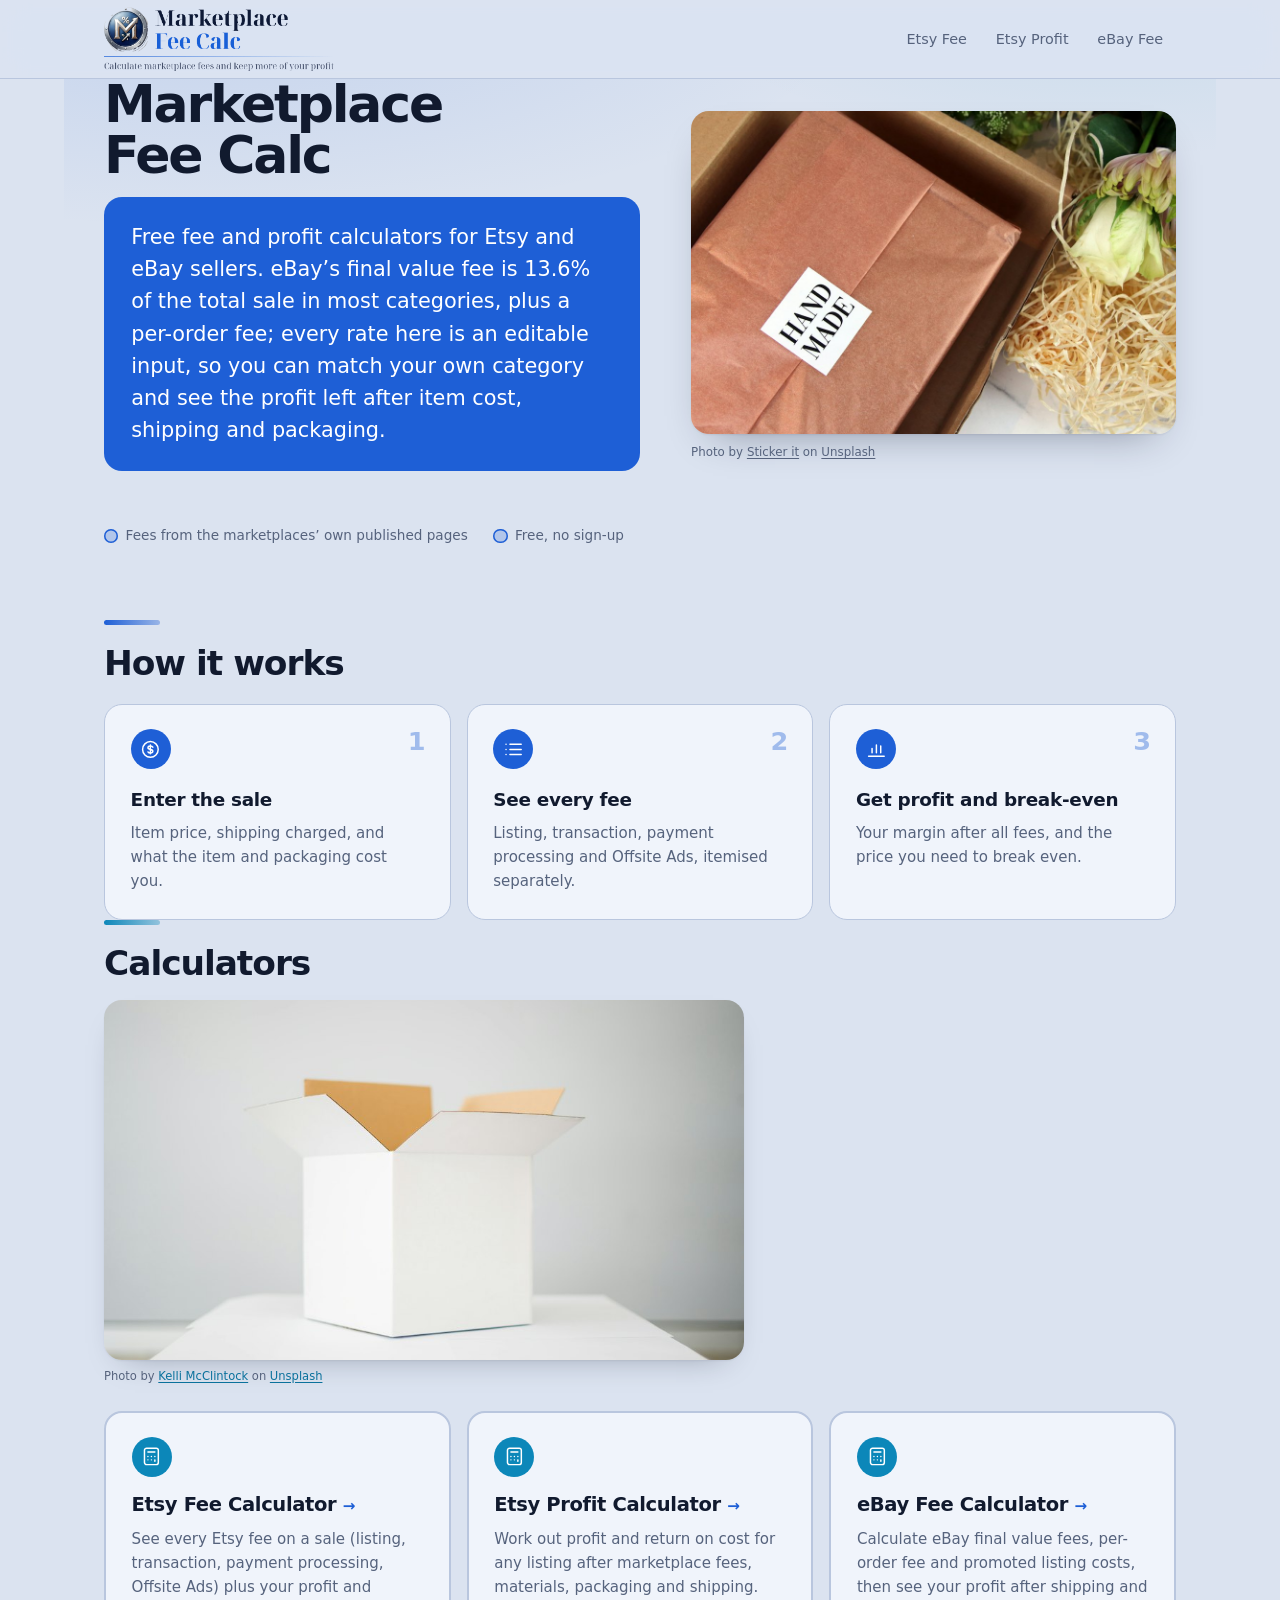
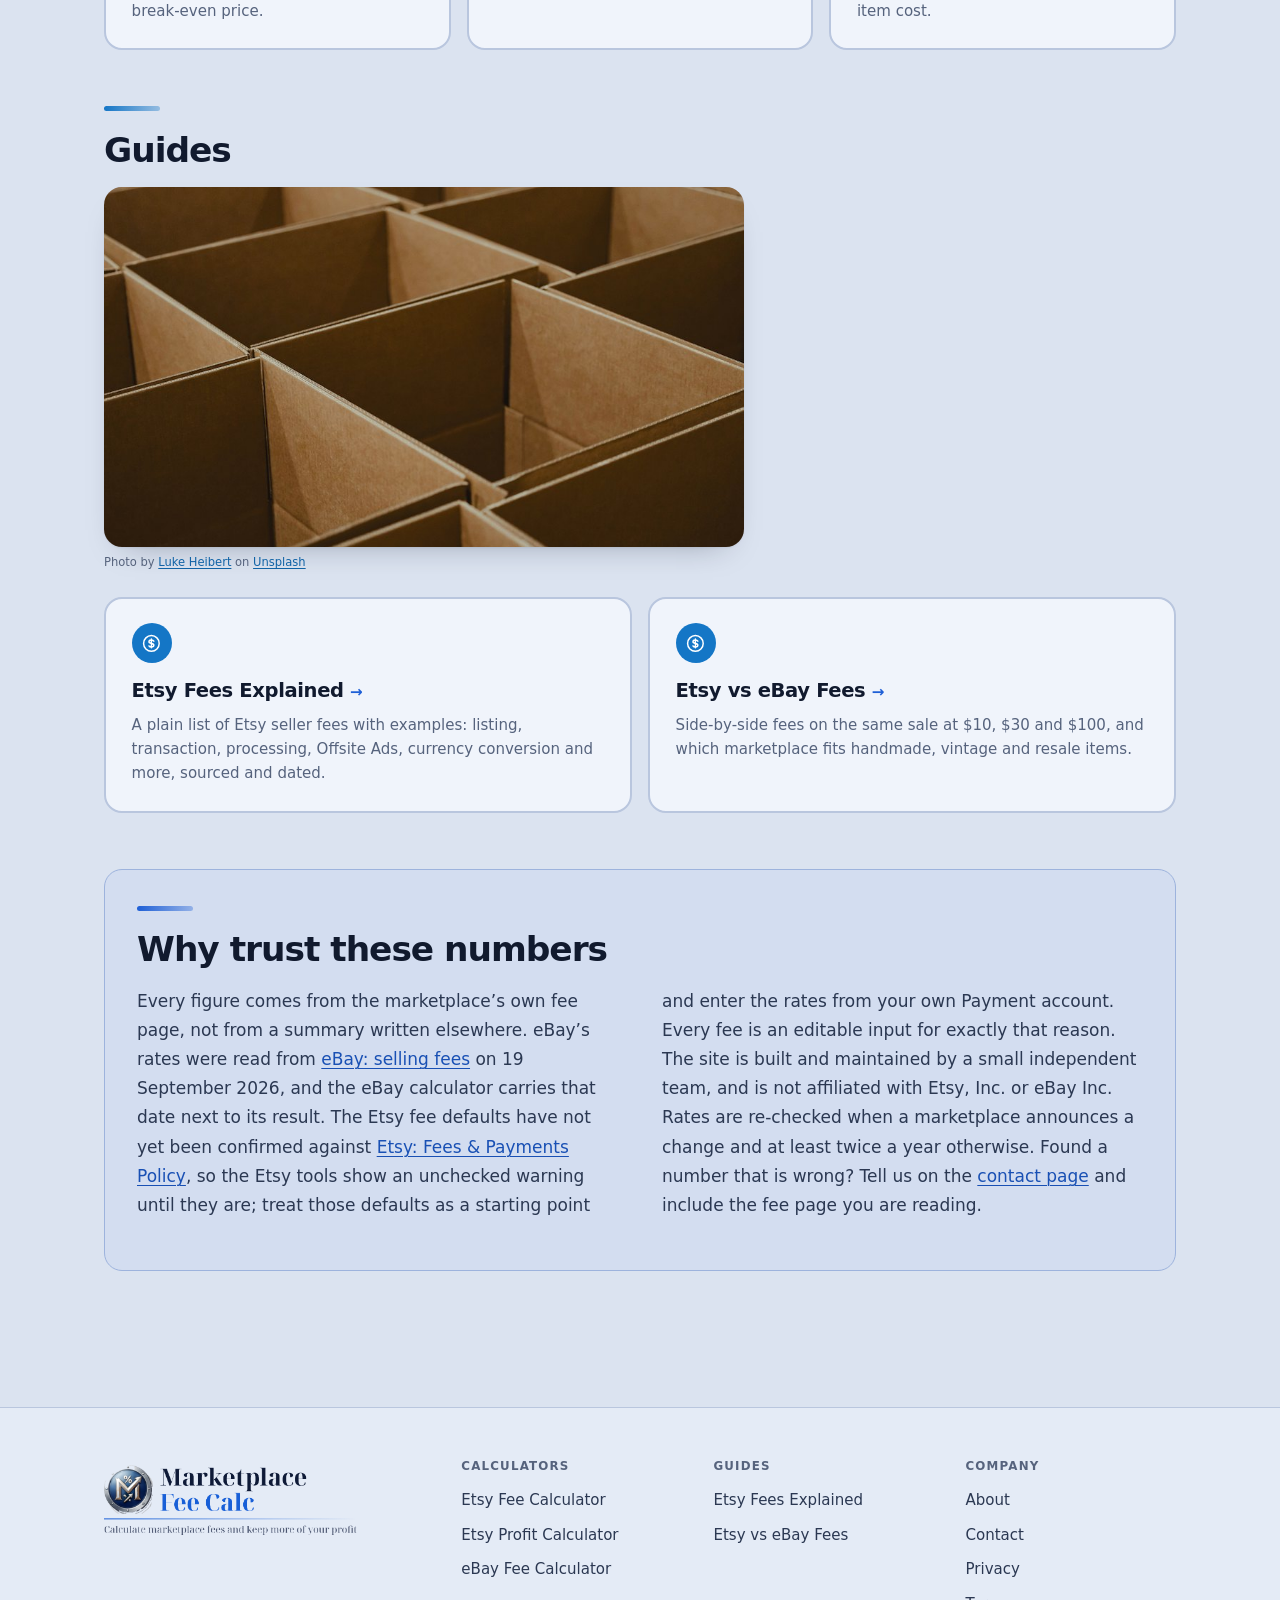
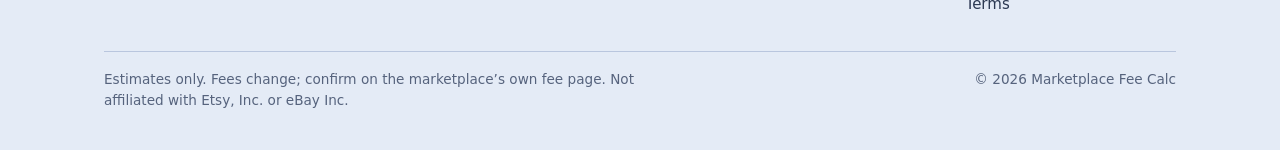
==== index.html @ 382ef993 "Site import: 08-etsy-reseller-profit Static calculator site, 11 pages. Copy written and calculators " ====
<!doctype html>
<html lang="en-US" class="layout-bold">
<head>
<meta charset="utf-8">
<meta name="viewport" content="width=device-width, initial-scale=1">
<title>Marketplace Fee Calc: Etsy and eBay fee and profit calculato</title>
<meta name="description" content="Etsy and eBay fee and profit calculators for handmade sellers and resellers.">
<link rel="canonical" href="https://marketplacefeecalc.com/">
<meta property="og:title" content="Marketplace Fee Calc: Etsy and eBay fee and profit calculato">
<meta property="og:description" content="Etsy and eBay fee and profit calculators for handmade sellers and resellers.">
<meta property="og:url" content="https://marketplacefeecalc.com/">
<meta property="og:type" content="website">
<link rel="stylesheet" href="/assets/site.css">
<link rel="stylesheet" href="/assets/layouts.css">
<style>:root{--brand:#1e5fd6;--accent:#0891b2;--bg:#dbe3f0;--surface:#f0f4fb;--soft:#e4ebf6;--sunken:#ccd7ea;--ink:#111a2e;--ink-2:#2b3852;--muted:#56637d;--line:#b9c6de;--line-strong:#9aaccb;--brand-ink:color-mix(in srgb,var(--brand) 82%,#000 18%);--brand-soft:color-mix(in srgb,var(--brand) 9%,var(--bg));--brand-line:color-mix(in srgb,var(--brand) 28%,var(--line));--warn:#8a4b00;--warn-bg:color-mix(in srgb,#f59e0b 16%,var(--surface));--ok:#0f7b46}:root[data-theme="light"]{--brand:#1e5fd6;--accent:#0891b2;--bg:#dbe3f0;--surface:#f0f4fb;--soft:#e4ebf6;--sunken:#ccd7ea;--ink:#111a2e;--ink-2:#2b3852;--muted:#56637d;--line:#b9c6de;--line-strong:#9aaccb;--brand-ink:color-mix(in srgb,var(--brand) 82%,#000 18%);--brand-soft:color-mix(in srgb,var(--brand) 9%,var(--bg));--brand-line:color-mix(in srgb,var(--brand) 28%,var(--line));--warn:#8a4b00;--warn-bg:color-mix(in srgb,#f59e0b 16%,var(--surface));--ok:#0f7b46}:root[data-theme="dark"]{--brand:#1e5fd6;--accent:#0891b2;--bg:#dbe3f0;--surface:#f0f4fb;--soft:#e4ebf6;--sunken:#ccd7ea;--ink:#111a2e;--ink-2:#2b3852;--muted:#56637d;--line:#b9c6de;--line-strong:#9aaccb;--brand-ink:color-mix(in srgb,var(--brand) 82%,#000 18%);--brand-soft:color-mix(in srgb,var(--brand) 9%,var(--bg));--brand-line:color-mix(in srgb,var(--brand) 28%,var(--line));--warn:#8a4b00;--warn-bg:color-mix(in srgb,#f59e0b 16%,var(--surface));--ok:#0f7b46}</style>
<script type="application/ld+json">{"@context":"https://schema.org","@type":"WebSite","name":"Marketplace Fee Calc","url":"https://marketplacefeecalc.com/"}</script>
<script type="application/ld+json">{"@context":"https://schema.org","@type":"Organization","name":"Marketplace Fee Calc","url":"https://marketplacefeecalc.com/"}</script>
<script>(function(){try{var t=localStorage.getItem("theme");if(t==="dark"||t==="light")document.documentElement.dataset.theme=t}catch(e){}})()</script>
<link rel="icon" href="/assets/brand/favicon.svg" type="image/svg+xml">
<link rel="icon" href="/assets/brand/icon-32.png" sizes="32x32" type="image/png">
<link rel="apple-touch-icon" href="/assets/brand/icon-180.png">
<link rel="manifest" href="/assets/brand/site.webmanifest">
<meta name="theme-color" content="#1e5fd6">
<meta property="og:image" content="https://marketplacefeecalc.com/assets/brand/og.png">
<meta property="og:image:width" content="1200">
<meta property="og:image:height" content="630">
<meta name="twitter:card" content="summary_large_image">
<meta name="twitter:image" content="https://marketplacefeecalc.com/assets/brand/og.png">
</head>
<body>
<header class="site"><div class="wrap"><a class="logo" href="/" aria-label="Marketplace Fee Calc home"><span class="logo-mark"><img class="lk" src="/assets/brand/lockup.svg" alt="" width="821" height="228" loading="eager"></span></a><nav class="site"><a href="/etsy-fee-calculator/">Etsy Fee</a><a href="/etsy-profit-calculator/">Etsy Profit</a><a href="/ebay-fee-calculator/">eBay Fee</a></nav></div></header>
<main data-blocks="steps,trust"><div class="wrap">
<div class="hero">
<div>
<h1>Marketplace Fee Calc</h1>
<p class="answer">Free fee and profit calculators for Etsy and eBay sellers. eBay’s final value fee is 13.6% of the total sale in most categories, plus a per-order fee; every rate here is an editable input, so you can match your own category and see the profit left after item cost, shipping and packaging.</p>
</div>
<figure class="hero-art hero-photo"><img src="/assets/img/hero.jpg" alt="A box of noodles" width="1200" height="800" loading="eager" decoding="async"><figcaption>Photo by <a href="https://unsplash.com/@stickerit_co?utm_source=marketplace_calc&utm_medium=referral" rel="nofollow noopener">Sticker it</a> on <a href="https://unsplash.com/?utm_source=marketplace_calc&utm_medium=referral" rel="nofollow noopener">Unsplash</a></figcaption></figure>
</div>
<ul class="trustbar"><li>Fees from the marketplaces’ own published pages</li><li>Free, no sign-up</li></ul>





<section class="sec">
<h2>How it works</h2>
<ol class="steps"><li class="step"><span class="step__n">1</span><span class="card-icon"><svg aria-hidden="true" focusable="false" viewBox="0 0 24 24" fill="none" stroke="currentColor" stroke-width="1.7" stroke-linecap="round" stroke-linejoin="round"><circle cx="12" cy="12" r="9"/><path d="M12 7v10M14.8 9.5c-.5-.9-1.6-1.3-2.8-1.3-1.7 0-2.8.8-2.8 2s1 1.7 2.8 2 2.8.8 2.8 2-1.1 2-2.8 2c-1.2 0-2.3-.4-2.8-1.3"/></svg></span>
     <strong>Enter the sale</strong><span>Item price, shipping charged, and what the item and packaging cost you.</span></li><li class="step"><span class="step__n">2</span><span class="card-icon"><svg aria-hidden="true" focusable="false" viewBox="0 0 24 24" fill="none" stroke="currentColor" stroke-width="1.7" stroke-linecap="round" stroke-linejoin="round"><path d="M8 6h13M8 12h13M8 18h13M3.5 6h.01M3.5 12h.01M3.5 18h.01"/></svg></span>
     <strong>See every fee</strong><span>Listing, transaction, payment processing and Offsite Ads, itemised separately.</span></li><li class="step"><span class="step__n">3</span><span class="card-icon"><svg aria-hidden="true" focusable="false" viewBox="0 0 24 24" fill="none" stroke="currentColor" stroke-width="1.7" stroke-linecap="round" stroke-linejoin="round"><path d="M3 20h18M7 16v-5M12 16V7M17 16v-8"/></svg></span>
     <strong>Get profit and break-even</strong><span>Your margin after all fees, and the price you need to break even.</span></li></ol>
</section>
<section class="sec">
<h2>Calculators</h2><figure class="sec-photo"><img src="/assets/img/feature-1.jpg" alt="White box on white table" width="900" height="600" loading="lazy" decoding="async"><figcaption>Photo by <a href="https://unsplash.com/@kelli_mcclintock?utm_source=marketplace_calc&utm_medium=referral" rel="nofollow noopener">Kelli McClintock</a> on <a href="https://unsplash.com/?utm_source=marketplace_calc&utm_medium=referral" rel="nofollow noopener">Unsplash</a></figcaption></figure>
<ul>
<li><div class="card-icon"><svg aria-hidden="true" focusable="false" viewBox="0 0 24 24" fill="none" stroke="currentColor" stroke-width="1.7" stroke-linecap="round" stroke-linejoin="round"><rect x="4" y="2.5" width="16" height="19" rx="2.5"/><path d="M8 7h8M8 12h.01M12 12h.01M16 12h.01M8 16h.01M12 16h.01M16 16v1.5"/></svg></div><a href="/etsy-fee-calculator/"><strong>Etsy Fee Calculator</strong></a><br>See every Etsy fee on a sale (listing, transaction, payment processing, Offsite Ads) plus your profit and break-even price.</li>
<li><div class="card-icon"><svg aria-hidden="true" focusable="false" viewBox="0 0 24 24" fill="none" stroke="currentColor" stroke-width="1.7" stroke-linecap="round" stroke-linejoin="round"><rect x="4" y="2.5" width="16" height="19" rx="2.5"/><path d="M8 7h8M8 12h.01M12 12h.01M16 12h.01M8 16h.01M12 16h.01M16 16v1.5"/></svg></div><a href="/etsy-profit-calculator/"><strong>Etsy Profit Calculator</strong></a><br>Work out profit and return on cost for any listing after marketplace fees, materials, packaging and shipping.</li>
<li><div class="card-icon"><svg aria-hidden="true" focusable="false" viewBox="0 0 24 24" fill="none" stroke="currentColor" stroke-width="1.7" stroke-linecap="round" stroke-linejoin="round"><rect x="4" y="2.5" width="16" height="19" rx="2.5"/><path d="M8 7h8M8 12h.01M12 12h.01M16 12h.01M8 16h.01M12 16h.01M16 16v1.5"/></svg></div><a href="/ebay-fee-calculator/"><strong>eBay Fee Calculator</strong></a><br>Calculate eBay final value fees, per-order fee and promoted listing costs, then see your profit after shipping and item cost.</li>
</ul>
</section>
<section class="sec">
<h2>Guides</h2><figure class="sec-photo"><img src="/assets/img/feature-2.jpg" alt="A lot of brown boxes that are open" width="900" height="600" loading="lazy" decoding="async"><figcaption>Photo by <a href="https://unsplash.com/@lukeheibert?utm_source=marketplace_calc&utm_medium=referral" rel="nofollow noopener">Luke Heibert</a> on <a href="https://unsplash.com/?utm_source=marketplace_calc&utm_medium=referral" rel="nofollow noopener">Unsplash</a></figcaption></figure>
<ul>
<li><div class="card-icon"><svg aria-hidden="true" focusable="false" viewBox="0 0 24 24" fill="none" stroke="currentColor" stroke-width="1.7" stroke-linecap="round" stroke-linejoin="round"><circle cx="12" cy="12" r="9"/><path d="M12 7v10M14.8 9.5c-.5-.9-1.6-1.3-2.8-1.3-1.7 0-2.8.8-2.8 2s1 1.7 2.8 2 2.8.8 2.8 2-1.1 2-2.8 2c-1.2 0-2.3-.4-2.8-1.3"/></svg></div><a href="/etsy-fees/"><strong>Etsy Fees Explained</strong></a><br>A plain list of Etsy seller fees with examples: listing, transaction, processing, Offsite Ads, currency conversion and more, sourced and dated.</li>
<li><div class="card-icon"><svg aria-hidden="true" focusable="false" viewBox="0 0 24 24" fill="none" stroke="currentColor" stroke-width="1.7" stroke-linecap="round" stroke-linejoin="round"><circle cx="12" cy="12" r="9"/><path d="M12 7v10M14.8 9.5c-.5-.9-1.6-1.3-2.8-1.3-1.7 0-2.8.8-2.8 2s1 1.7 2.8 2 2.8.8 2.8 2-1.1 2-2.8 2c-1.2 0-2.3-.4-2.8-1.3"/></svg></div><a href="/etsy-vs-ebay-fees/"><strong>Etsy vs eBay Fees</strong></a><br>Side-by-side fees on the same sale at $10, $30 and $100, and which marketplace fits handmade, vintage and resale items.</li>
</ul>
</section>
<section class="sec is-wide">
<h2>Why trust these numbers</h2>
<p>Every figure comes from the marketplace’s own fee page, not from a summary written elsewhere. eBay’s rates were read from <a href="https://www.ebay.com/help/selling/fees-credits-invoices/selling-fees" rel="nofollow noopener">eBay: selling fees</a> on 19 September 2026, and the eBay calculator carries that date next to its result. The Etsy fee defaults have not yet been confirmed against <a href="https://www.etsy.com/legal/fees" rel="nofollow noopener">Etsy: Fees &amp; Payments Policy</a>, so the Etsy tools show an unchecked warning until they are; treat those defaults as a starting point and enter the rates from your own Payment account. Every fee is an editable input for exactly that reason. The site is built and maintained by a small independent team, and is not affiliated with Etsy, Inc. or eBay Inc. Rates are re-checked when a marketplace announces a change and at least twice a year otherwise. Found a number that is wrong? Tell us on the <a href="/contact/">contact page</a> and include the fee page you are reading.</p>
</section>
</div></main>
<footer class="site"><div class="wrap">
<div class="f-brand"><a class="footer-brand" href="/" aria-label="Marketplace Fee Calc home"><span class="logo-mark"><img class="lk" src="/assets/brand/lockup.svg" alt="" width="821" height="228" loading="eager"></span></a></div>
<nav class="f-col" aria-label="Calculators"><h3>Calculators</h3><ul><li><a href="/etsy-fee-calculator/">Etsy Fee Calculator</a></li><li><a href="/etsy-profit-calculator/">Etsy Profit Calculator</a></li><li><a href="/ebay-fee-calculator/">eBay Fee Calculator</a></li></ul></nav>
<nav class="f-col" aria-label="Guides"><h3>Guides</h3><ul><li><a href="/etsy-fees/">Etsy Fees Explained</a></li><li><a href="/etsy-vs-ebay-fees/">Etsy vs eBay Fees</a></li></ul></nav>
<nav class="f-col" aria-label="Company"><h3>Company</h3><ul><li><a href="/about/">About</a></li><li><a href="/contact/">Contact</a></li><li><a href="/privacy/">Privacy</a></li><li><a href="/terms/">Terms</a></li></ul></nav>
<div class="f-legal"><p>Estimates only. Fees change; confirm on the marketplace’s own fee page. Not affiliated with Etsy, Inc. or eBay Inc.</p><p>© <span id="y"></span> Marketplace Fee Calc</p></div>
</div></footer>
<script>document.getElementById('y').textContent=new Date().getFullYear()</script>

</body>
</html>
---- assets/site.css ----
/* site.css — shared design system for all 13 sites.
 *
 * Per-site colour is one line in each site's <head>:   :root{--brand:#1e40af;--accent:#0891b2}
 * Everything else is derived from those two with color-mix(). Named palettes: themes.css.
 * No web fonts — zero external requests.
 *
 * Layout note: pages are authored as plain documents (h1, p, ul of links). Rather than rewrite
 * markup across every site, structural styling is applied with :has() — link lists become card
 * grids, the opening h1+lede becomes a hero. Markup stays semantic and portable.
 */

/* ---------------------------------------------------------------------------
   THEME TOKENS
   Dark is the default: :root carries the dark surface values, so a visitor with
   no stored preference and no dark OS setting still gets the dark site.
   Light is opt-in via the header toggle, which sets data-theme="light".
   --------------------------------------------------------------------------- */
:root {
  /* brand — overridden per site in <head> */
  --brand: #1f6feb;
  --accent: var(--brand);

  /* shared, theme-independent */
  --radius: 16px;
  --radius-sm: 10px;
  --ring: 0 0 0 3px color-mix(in srgb, var(--brand) 30%, transparent);
  --on-brand: #fff;
  --ok: #4ade80;
  --font-display: ui-serif, "Iowan Old Style", Charter, "Palatino Linotype", Palatino, "Book Antiqua", Georgia, serif;
  --font: ui-sans-serif, system-ui, -apple-system, "Segoe UI", Roboto, "Helvetica Neue", Arial, sans-serif;
  --maxw: 72rem;
  --measure: 40rem;

  /* dark surfaces (default) */
  --bg: #0b0e13;
  --surface: #141821;
  --soft: #161b24;
  --sunken: #1c222c;
  --ink: #f2f5f9;
  --ink-2: #c6cedb;
  --muted: #8f99ab;
  --line: #232a36;
  --line-strong: #333c4b;
  --warn: #fbbf24;
  --warn-bg: #2a2010;
  --brand-ink: color-mix(in srgb, var(--brand) 68%, #fff 32%);
  --brand-soft: color-mix(in srgb, var(--brand) 13%, var(--bg));
  --brand-line: color-mix(in srgb, var(--brand) 32%, var(--line));
  --shadow-sm: 0 1px 2px rgba(0, 0, 0, .5);
  --shadow: 0 1px 2px rgba(0, 0, 0, .4), 0 10px 28px -12px rgba(0, 0, 0, .7);
  --shadow-lg: 0 2px 4px rgba(0, 0, 0, .4), 0 28px 56px -20px rgba(0, 0, 0, .8);
}

:root[data-theme="light"] {
  --bg: #fdfdfc;
  --surface: #ffffff;
  --soft: #f5f7fa;
  --sunken: #eceff4;
  --ink: #0f1319;
  --ink-2: #333c4a;
  --muted: #626c7d;
  --line: #e5e9ef;
  --line-strong: #cdd5e0;
  --ok: #0f7b46;
  --warn: #8a4b00;
  --warn-bg: #fff5e8;
  --brand-ink: color-mix(in srgb, var(--brand) 84%, #000 16%);
  --brand-soft: color-mix(in srgb, var(--brand) 7%, var(--bg));
  --brand-line: color-mix(in srgb, var(--brand) 24%, var(--line));
  --shadow-sm: 0 1px 2px rgba(15, 23, 42, .06);
  --shadow: 0 1px 2px rgba(15, 23, 42, .05), 0 10px 28px -12px rgba(15, 23, 42, .16);
  --shadow-lg: 0 2px 4px rgba(15, 23, 42, .04), 0 28px 56px -20px rgba(15, 23, 42, .26);
}

/* ============================ base ============================ */
* { box-sizing: border-box; }
html { -webkit-text-size-adjust: 100%; scroll-behavior: smooth; }
@media (prefers-reduced-motion: reduce) {
  html { scroll-behavior: auto; }
  *, *::before, *::after { animation-duration: .01ms !important; transition-duration: .01ms !important; }
}
body {
  margin: 0;
  font: 400 1.0625rem/1.72 var(--font);
  color: var(--ink-2);
  background: var(--bg);
  -webkit-font-smoothing: antialiased;
}
img, svg { max-width: 100%; height: auto; }
a { color: var(--brand-ink); text-underline-offset: .18em; text-decoration-thickness: .06em; }
a:hover { color: var(--brand); }
:focus-visible { outline: none; box-shadow: var(--ring); border-radius: 5px; }
::selection { background: color-mix(in srgb, var(--brand) 20%, transparent); }

.wrap { max-width: var(--maxw); margin: 0 auto; padding: 0 clamp(1.15rem, 4vw, 2.5rem); }
main { padding: 0 0 3rem; }
/* Body copy keeps a readable measure; structural blocks span the full column.
   Pages are sectionised, so the measure has to apply one level deeper too: elements that used to
   be direct children of .wrap now sit inside <section class="sec">. Without the .sec selectors the
   grids and tables inherit the section's measure cap and render two columns in a 1152px wrap. */
main .wrap > *,
main .sec > * { max-width: var(--measure); }

main .wrap > section,
main .wrap > #calculator,      main .sec > #calculator,
main .wrap > .faq,             main .sec > .faq,
main .wrap > .disclaimer,      main .sec > .disclaimer,
main .wrap > ul:has(> li > a > strong),
main .sec  > ul:has(> li > a > strong),
main .sec > .steps,
main .sec > .stats,
.hero { max-width: none; }

/* ============================ type ============================ */
h1, h2, h3 { color: var(--ink); text-wrap: balance; }
h1 {
  font-family: var(--font-display);
  font-size: clamp(2.1rem, 1.5rem + 2.6vw, 3.25rem);
  font-weight: 600; line-height: 1.06; letter-spacing: -.028em;
  margin: 0 0 1rem;
}
h2 {
  font-family: var(--font-display);
  font-size: clamp(1.6rem, 1.3rem + 1.1vw, 2.15rem);
  font-weight: 600; line-height: 1.2; letter-spacing: -.02em;
  margin: 2.5rem 0 1rem; position: relative;
}
/* accent rule above each section heading */
main h2::before {
  content: ""; display: block; width: 2.25rem; height: 2px; margin-bottom: 1.15rem;
  background: linear-gradient(90deg, var(--brand), color-mix(in srgb, var(--accent) 60%, var(--brand)));
  border-radius: 2px;
}
h3 { font-size: 1.2rem; font-weight: 660; letter-spacing: -.012em; margin: 2.25rem 0 .6rem; font-family: var(--font); }
p { margin: 0 0 1.15rem; }
strong { font-weight: 640; color: var(--ink); }
main ul, main ol { padding-left: 1.25rem; margin: 0 0 1.15rem; }
main li { margin-bottom: .45rem; }
main li::marker { color: color-mix(in srgb, var(--brand) 70%, var(--muted)); }

/* ---- hero: the opening h1 + lede on every page ---- */
main > .wrap > h1:first-child,
main > .wrap > .breadcrumb + h1 { margin-top: 0; }
main > .wrap { position: relative; }
main > .wrap::before {
  content: ""; position: absolute; inset: -1px 0 auto; height: 27rem; z-index: -1;
  background:
    radial-gradient(60rem 22rem at 12% -6rem, color-mix(in srgb, var(--brand) 13%, transparent), transparent 70%),
    radial-gradient(44rem 20rem at 92% -9rem, color-mix(in srgb, var(--accent) 11%, transparent), transparent 70%);
  pointer-events: none;
}
main .wrap > h1 { padding-top: clamp(1.75rem, 4vw, 3rem); }
main .wrap > .breadcrumb + h1 { padding-top: .25rem; }

.answer {
  font-family: var(--font-display);
  font-size: clamp(1.18rem, 1.05rem + .55vw, 1.45rem);
  line-height: 1.55; font-weight: 400;
  color: var(--ink-2);
  border-left: 2px solid var(--brand);
  padding: .1rem 0 .1rem 1.35rem;
  margin: 0 0 1.5rem;
  max-width: 38rem;
}
.answer strong { color: var(--ink); font-weight: 620; }

.updated {
  color: var(--muted); font-size: .8rem; margin: 0 0 2.5rem;
  text-transform: uppercase; letter-spacing: .07em; font-weight: 560;
}
.updated a { color: var(--muted); }
.breadcrumb { font-size: .8rem; color: var(--muted); padding-top: 2rem; margin: 0 0 1.5rem; letter-spacing: .02em; }
.breadcrumb a { color: var(--muted); text-decoration: none; }
.breadcrumb a:hover { color: var(--brand); }

/* ============================ header ============================ */
header.site {
  border-bottom: 1px solid var(--line);
  background: color-mix(in srgb, var(--bg) 78%, transparent);
  backdrop-filter: saturate(1.7) blur(14px);
  -webkit-backdrop-filter: saturate(1.7) blur(14px);
  position: sticky; top: 0; z-index: 50;
}
header.site .wrap { display: flex; align-items: center; justify-content: space-between; min-height: 4.5rem; gap: 1rem; flex-wrap: wrap; }
.logo {
  font-family: var(--font-display); font-weight: 600; font-size: 1.16rem; letter-spacing: -.022em;
  text-decoration: none; color: var(--ink); display: inline-flex; align-items: center; gap: .6rem;
}
/* Placeholder mark, used until a site has real brand artwork. */
.logo::before {
  content: ""; width: 1.55rem; height: 1.55rem; border-radius: 7px; flex: none;
  background: linear-gradient(145deg, var(--brand), color-mix(in srgb, var(--accent) 75%, var(--brand)));
  box-shadow: 0 2px 8px -2px color-mix(in srgb, var(--brand) 55%, transparent);
}
/* Real artwork present — drop the placeholder. */
.logo:has(.logo-mark)::before { display: none; }
.logo-mark { display: inline-flex; line-height: 0; flex: none; }
/* Wordmark: size by HEIGHT so the name is never squashed; width follows the viewBox. */
.logo-mark .lk { height: 4rem; width: auto; max-width: 100%; display: block; }
.logo { min-width: 0; max-width: 100%; }
.logo-mark { min-width: 0; max-width: 100%; }
.logo { gap: 0; }
@media (max-width: 30rem) { .logo-mark .lk { height: 3.1rem; } }
nav.site { display: flex; flex-wrap: wrap; gap: .2rem; }
nav.site a {
  text-decoration: none; color: var(--muted); font-size: .9rem; font-weight: 540;
  padding: .5rem .8rem; border-radius: 8px; transition: background .15s, color .15s;
}
nav.site a:hover { color: var(--ink); background: var(--soft); }

/* ---- theme toggle ---- */
.theme-toggle {
  border: 1px solid var(--line-strong); background: var(--surface); color: var(--muted);
  border-radius: 999px; padding: .4rem .5rem; cursor: pointer; line-height: 0;
  display: inline-flex; align-items: center; justify-content: center;
  transition: color .15s, border-color .15s, background .15s;
}
.theme-toggle:hover { color: var(--ink); border-color: var(--brand); }
.theme-toggle svg { width: 1.05rem; height: 1.05rem; display: block; }
.theme-toggle .i-sun { display: none; }
/* Default state is dark, so offer the sun (switch to light); flip when light is active. */
.theme-toggle .i-moon { display: none; }
.theme-toggle .i-sun { display: block; }
:root[data-theme="light"] .theme-toggle .i-sun { display: none; }
:root[data-theme="light"] .theme-toggle .i-moon { display: block; }

/* ---- hero artwork ---- */
.hero {
  display: grid; grid-template-columns: minmax(0, 1.05fr) minmax(0, .95fr);
  gap: clamp(1.5rem, 4vw, 3.5rem); align-items: center;
  max-width: none !important; margin-bottom: 1rem;
}
.hero > div { min-width: 0; }
.hero h1, .hero .answer, .hero .updated { max-width: none; }
.hero-art { margin: 0; min-width: 0; }
.hero-art svg { width: 100%; height: auto; display: block; overflow: visible; }
@media (max-width: 54rem) {
  .hero { grid-template-columns: 1fr; gap: 1.75rem; }
  .hero-art { order: -1; max-width: 22rem; }
}

/* Artwork inherits the site's brand: strokes/fills use currentColor or the brand vars. */
.art-brand { color: var(--brand); }
.art-accent { color: color-mix(in srgb, var(--accent) 78%, var(--brand)); }
.art-line { stroke: var(--line-strong); }
.art-surface { fill: var(--surface); }
.art-soft { fill: var(--soft); }
.art-ink { fill: var(--ink); }

/* ---- card icons ---- */
.card-icon {
  width: 2.5rem; height: 2.5rem; border-radius: 10px; margin-bottom: 1rem;
  display: flex; align-items: center; justify-content: center; color: var(--brand);
  background: color-mix(in srgb, var(--brand) 10%, transparent);
  border: 1px solid color-mix(in srgb, var(--brand) 18%, transparent);
}
.card-icon svg { width: 1.3rem; height: 1.3rem; }

/* ---- inline figures in body copy ---- */
figure.inline-art {
  margin: 2rem 0; padding: 1.5rem; background: var(--soft);
  border: 1px solid var(--line); border-radius: var(--radius); max-width: none;
}
figure.inline-art svg { width: 100%; height: auto; display: block; }
figure.inline-art figcaption { margin-top: 1rem; font-size: .85rem; color: var(--muted); text-align: center; }

/* ============ link lists become a card grid (no markup change) ============ */
main ul:has(> li > a > strong) {
  list-style: none; padding: 0; margin: 1.5rem 0 1rem;
  display: grid; gap: 1rem;
  /* min() keeps the track from forcing a floor wider than the column itself — a bare
     minmax(19rem,1fr) overflows a 320px viewport once wrap padding is taken off. */
  grid-template-columns: repeat(auto-fit, minmax(min(19rem, 100%), 1fr));
}
main ul:has(> li > a > strong) > li {
  margin: 0; padding: 1.5rem 1.6rem 1.6rem;
  background: var(--surface); border: 1px solid var(--line); border-radius: var(--radius);
  box-shadow: var(--shadow-sm);
  color: var(--muted); font-size: .94rem; line-height: 1.6;
  position: relative; overflow: hidden;
  transition: transform .18s ease, box-shadow .18s ease, border-color .18s ease;
}
main ul:has(> li > a > strong) > li::after {
  content: ""; position: absolute; inset: 0 0 auto; height: 2px; transform: scaleX(0); transform-origin: 0 50%;
  background: linear-gradient(90deg, var(--brand), color-mix(in srgb, var(--accent) 65%, var(--brand)));
  transition: transform .25s ease;
}
main ul:has(> li > a > strong) > li:hover {
  transform: translateY(-3px); box-shadow: var(--shadow); border-color: var(--brand-line);
}
main ul:has(> li > a > strong) > li:hover::after { transform: scaleX(1); }
main ul:has(> li > a > strong) > li::marker { content: none; }
main ul:has(> li > a > strong) > li > a {
  text-decoration: none; display: block; margin-bottom: .55rem;
}
main ul:has(> li > a > strong) > li > a > strong {
  font-family: var(--font-display); font-size: 1.22rem; font-weight: 600;
  letter-spacing: -.018em; color: var(--ink); line-height: 1.25;
  display: inline-flex; align-items: baseline; gap: .4rem;
}
main ul:has(> li > a > strong) > li > a > strong::after {
  content: "→"; font-family: var(--font); font-size: .95rem; color: var(--brand);
  transition: transform .2s ease; display: inline-block;
}
main ul:has(> li > a > strong) > li:hover > a > strong::after { transform: translateX(3px); }
main ul:has(> li > a > strong) > li > br { display: none; }

/* ============================ calculator ============================ */
#calculator {
  border: 1px solid var(--line); border-radius: var(--radius);
  padding: clamp(1.3rem, 3vw, 2.1rem);
  margin: 2rem 0 2.5rem;
  background: var(--surface); box-shadow: var(--shadow-lg);
  position: relative; overflow: hidden;
}
#calculator::before {
  content: ""; position: absolute; inset: 0 0 auto; height: 3px;
  background: linear-gradient(90deg, var(--brand), color-mix(in srgb, var(--accent) 65%, var(--brand)));
}
.calc-form { display: grid; grid-template-columns: repeat(auto-fit, minmax(min(15rem, 100%), 1fr)); gap: 1.1rem 1.25rem; }
.calc-field label, .calc-label, legend {
  display: block; font-weight: 600; font-size: .76rem; margin-bottom: .45rem;
  color: var(--muted); text-transform: uppercase; letter-spacing: .06em;
}
.calc-input {
  display: flex; align-items: stretch; background: var(--bg);
  border: 1px solid var(--line-strong); border-radius: var(--radius-sm);
  overflow: hidden; transition: border-color .15s, box-shadow .15s;
}
.calc-input:focus-within { border-color: var(--brand); box-shadow: var(--ring); }
.calc-input .affix { padding: 0 .75rem; display: flex; align-items: center; background: var(--sunken); color: var(--muted); font-size: .9rem; font-weight: 560; }
.calc-input input, .calc-field select, .calc-row input {
  width: 100%; border: 0; padding: .75rem .85rem; font: inherit;
  background: transparent; color: var(--ink); min-height: 3rem;
}
.calc-input input:focus, .calc-field select:focus { outline: none; }
.calc-field select, .calc-row input {
  background: var(--bg); border: 1px solid var(--line-strong); border-radius: var(--radius-sm);
  transition: border-color .15s, box-shadow .15s;
}
.calc-field select:focus-visible, .calc-row input:focus-visible { border-color: var(--brand); box-shadow: var(--ring); }
fieldset { border: 0; padding: 0; margin: 0; min-width: 0; }
.calc-radio, .calc-check { display: flex; align-items: center; gap: .55rem; font-weight: 400; min-height: 2rem; text-transform: none; letter-spacing: 0; }
.calc-radio input, .calc-check input { accent-color: var(--brand); width: 1.05rem; height: 1.05rem; }
.calc-help { color: var(--muted); font-size: .82rem; margin: .4rem 0 0; }
.calc-repeater, .calc-field.calc-repeater { grid-column: 1 / -1; }
.calc-row { display: flex; gap: .5rem; margin-bottom: .5rem; }
.calc-row input { flex: 1; min-width: 0; }

.calc-add, .calc-remove, .calc-actions button {
  font: inherit; font-weight: 580; border: 1px solid var(--line-strong);
  background: var(--surface); color: var(--ink); border-radius: var(--radius-sm);
  padding: .65rem 1rem; cursor: pointer; min-height: 2.75rem;
  transition: background .15s, border-color .15s, transform .08s;
}
.calc-add:hover, .calc-remove:hover, .calc-actions button:hover { background: var(--soft); border-color: var(--brand); }
.calc-add:active, .calc-actions button:active { transform: translateY(1px); }
.calc-remove { width: 2.75rem; padding: 0; }

.calc-result { margin-top: 1.9rem; padding-top: 1.6rem; border-top: 1px solid var(--line); }
.calc-summary { display: grid; grid-template-columns: repeat(auto-fit, minmax(min(11.5rem, 100%), 1fr)); gap: .85rem; }
.calc-stat { background: var(--soft); border: 1px solid var(--line); border-radius: var(--radius-sm); padding: 1.1rem 1.2rem; }
.calc-stat .k { display: block; color: var(--muted); font-size: .72rem; font-weight: 600; text-transform: uppercase; letter-spacing: .075em; margin-bottom: .45rem; }
.calc-stat .v {
  display: block; font-family: var(--font-display); font-size: clamp(1.7rem, 1.4rem + 1vw, 2.3rem);
  font-weight: 600; letter-spacing: -.028em; font-variant-numeric: tabular-nums; line-height: 1.08; color: var(--ink);
}
.calc-stat.strong {
  background: linear-gradient(150deg, var(--brand), color-mix(in srgb, var(--brand) 62%, #000 20%));
  border-color: transparent; box-shadow: 0 12px 28px -12px color-mix(in srgb, var(--brand) 65%, transparent);
}
.calc-stat.strong .k { color: rgba(255, 255, 255, .78); }
.calc-stat.strong .v { color: #fff; }

.calc-table-wrap { overflow-x: auto; margin-top: 1.25rem; }
.calc-table { width: 100%; border-collapse: collapse; font-variant-numeric: tabular-nums; font-size: .92rem; }
.calc-table th, .calc-table td { padding: .7rem .6rem; border-bottom: 1px solid var(--line); text-align: left; }
.calc-table th { font-weight: 600; color: var(--muted); font-size: .74rem; text-transform: uppercase; letter-spacing: .06em; }
.calc-table td { text-align: right; }
.calc-table tbody tr:hover { background: var(--soft); }
.calc-table tr.total th, .calc-table tr.total td { font-weight: 700; border-top: 2px solid var(--line-strong); border-bottom: 0; }

.calc-notes { color: var(--muted); font-size: .86rem; padding-left: 1.1rem; margin-top: 1.1rem; }
.calc-warn {
  background: var(--warn-bg); color: var(--warn);
  border: 1px solid color-mix(in srgb, var(--warn) 26%, transparent);
  border-radius: var(--radius-sm); padding: .85rem 1.1rem; margin-bottom: 1rem; font-size: .92rem;
}
.calc-warn p { margin: .2rem 0; }
.calc-actions { display: flex; gap: .6rem; margin-top: 1.4rem; flex-wrap: wrap; }

/* ============================ content ============================ */
/* display:block makes the table its own scroll container — authors write bare <table>, so this has
   to work without a wrapper. Column alignment survives via the anonymous table box. */
table, table.data {
  display: block; width: 100%; max-width: 100%; overflow-x: auto;
  border-collapse: separate; border-spacing: 0;
  margin: 1.6rem 0; font-size: .93rem;
  border: 1px solid var(--line); border-radius: var(--radius-sm);
  -webkit-overflow-scrolling: touch; background: var(--surface);
}
table th, table td { padding: .8rem 1rem; text-align: left; border-bottom: 1px solid var(--line); }
table thead th {
  background: var(--soft); font-weight: 600; font-size: .74rem; color: var(--muted);
  text-transform: uppercase; letter-spacing: .07em; white-space: nowrap;
}
table tbody tr:last-child td { border-bottom: 0; }
table tbody tr:hover { background: color-mix(in srgb, var(--brand) 3.5%, transparent); }
table td:not(:first-child) { font-variant-numeric: tabular-nums; }
table td:first-child { color: var(--ink); font-weight: 500; }

.faq details {
  border: 1px solid var(--line); border-radius: var(--radius-sm);
  padding: 1rem 1.25rem; margin-bottom: .65rem; background: var(--surface);
  transition: border-color .15s, box-shadow .15s;
}
.faq details:hover { border-color: var(--brand-line); }
.faq details[open] { border-color: var(--brand-line); box-shadow: var(--shadow-sm); }
.faq summary {
  font-weight: 620; cursor: pointer; list-style: none; display: flex;
  justify-content: space-between; align-items: center; gap: 1rem; color: var(--ink);
}
.faq summary::-webkit-details-marker { display: none; }
.faq summary::after { content: "+"; font-size: 1.35rem; font-weight: 300; color: var(--brand); line-height: 1; }
.faq details[open] summary::after { content: "−"; }
.faq details > *:not(summary) { margin-top: .8rem; }

.sources { font-size: .92rem; color: var(--muted); }
.sources a { color: var(--muted); }
.sources a:hover { color: var(--brand); }

.disclaimer {
  font-size: .86rem; color: var(--muted); background: var(--soft);
  border: 1px solid var(--line); border-radius: var(--radius-sm);
  margin-top: 3rem; padding: 1.1rem 1.35rem; max-width: none;
}
.ad-slot { min-height: 0; }   /* reserve height once AdSense is live, to avoid CLS */

/* ============================ footer ============================ */
footer.site {
  border-top: 1px solid var(--line); background: var(--soft);
  padding: 3rem 0 2.5rem; color: var(--muted); font-size: .88rem; margin-top: 3rem;
}
/* footer lockup: same mark as the header, paired with the site name */
.footer-brand {
  display: inline-flex; align-items: center; gap: .65rem;
  text-decoration: none; margin: 0 0 1.5rem;
  font-family: var(--font-display); font-weight: 600; font-size: 1.15rem;
  letter-spacing: -.022em; color: var(--ink);
}
.footer-brand:hover { color: var(--brand); }
.footer-brand .logo-mark .lk { height: 4.4rem; width: auto; }

footer.site .wrap > p { margin: 0 0 1rem; max-width: none; }
footer.site .wrap > p:first-child {
  display: flex; flex-wrap: wrap; gap: .3rem 1.6rem;
  padding-bottom: 1.4rem; margin-bottom: 1.4rem; border-bottom: 1px solid var(--line);
}
footer.site .wrap > p:first-child a { font-family: var(--font-display); font-size: 1rem; color: var(--ink); margin: 0; }
footer.site a { color: var(--ink-2); margin-right: 1.2rem; text-decoration: none; font-weight: 520; }
footer.site a:hover { color: var(--brand); text-decoration: underline; }

/* ============================ print ============================ */
@media print {
  header.site, nav.site, footer.site, .calc-actions, .ad-slot, .calc-form, .breadcrumb { display: none !important; }
  main > .wrap::before { display: none; }
  #calculator { border: 0; padding: 0; box-shadow: none; }
  #calculator::before { display: none; }
  .calc-stat.strong { background: #fff !important; border: 1px solid #000; box-shadow: none; }
  .calc-stat.strong .k, .calc-stat.strong .v { color: #000 !important; }
  body { color: #000; background: #fff; font-size: 11pt; }
  a { color: #000; }
  table { border-color: #999; }
}

/* ============================ homepage blocks ============================ */
/* Structural blocks that give a short page shape: trust bar, stat band, steps. */
.trustbar {
  list-style: none; display: flex; flex-wrap: wrap; gap: .5rem 1.6rem;
  padding: .85rem 0 0; margin: 0 0 2rem; max-width: none !important;
  font-size: .85rem; color: var(--muted);
}
.trustbar li { display: flex; align-items: center; gap: .45rem; margin: 0; }
.trustbar li::before {
  content: ""; width: .9rem; height: .9rem; flex: none; border-radius: 50%;
  background: color-mix(in srgb, var(--brand) 22%, transparent);
  box-shadow: inset 0 0 0 1.5px var(--brand);
}

.statband { margin: 1rem 0 0; }
.stats {
  display: grid; grid-template-columns: repeat(auto-fit, minmax(min(13rem, 100%), 1fr));
  gap: .9rem; margin: 0;
}
.stat {
  background: var(--surface); border: 1px solid var(--line); border-radius: var(--radius);
  padding: 1.25rem 1.4rem; box-shadow: var(--shadow-sm);
}
.stat__v {
  display: block; font-family: var(--font-display); font-size: clamp(1.9rem, 1.5rem + 1.4vw, 2.6rem);
  font-weight: 600; letter-spacing: -.03em; line-height: 1.05; color: var(--ink);
  font-variant-numeric: tabular-nums;
}
.stat__l { display: block; margin-top: .45rem; font-size: .88rem; color: var(--muted); line-height: 1.45; }

.steps {
  list-style: none; padding: 0; margin: 1.25rem 0 0;
  display: grid; grid-template-columns: repeat(auto-fit, minmax(min(16rem, 100%), 1fr)); gap: 1rem;
}
.step {
  position: relative; margin: 0; padding: 1.5rem 1.6rem 1.6rem;
  background: var(--surface); border: 1px solid var(--line); border-radius: var(--radius);
  font-size: .94rem; color: var(--muted); line-height: 1.6;
}
.step__n {
  position: absolute; top: 1.5rem; right: 1.5rem;
  font-family: var(--font-display); font-size: 1.6rem; font-weight: 600;
  color: color-mix(in srgb, var(--brand) 38%, transparent); line-height: 1;
}
.step strong {
  display: block; font-family: var(--font-display); font-size: 1.15rem; font-weight: 600;
  letter-spacing: -.015em; color: var(--ink); margin-bottom: .4rem;
}


/* keep the lockup off the header's top/bottom edges */
.logo-mark .lk { margin-block: 7px; }
.footer-brand .logo-mark .lk { margin-block: 9px; }


/* link rows become wrapping flex lists instead of run-on text */
footer.site .wrap > p:nth-of-type(1),
footer.site .wrap > p:nth-of-type(2) {
  display: flex; flex-wrap: wrap; gap: .45rem 1.5rem; }

footer.site .wrap > p:nth-of-type(1) a {
  font-family: var(--font-display); font-size: 1rem; font-weight: 640; color: var(--ink); }
footer.site .wrap > p:nth-of-type(2) a { font-size: .92rem; color: var(--muted); font-weight: 520; }

/* legal block: divider, muted, tight */
footer.site .wrap > p:nth-of-type(3) {
  border-top: 1px solid var(--line); padding-top: .95rem; margin-top: .5rem;
  font-size: .86rem; color: var(--muted); line-height: 1.5; }
footer.site .wrap > p:nth-of-type(4) { font-size: .84rem; color: var(--muted); }

@media (min-width: 48rem) {
  footer.site .wrap {
    grid-template-columns: auto minmax(0, 1fr);
    gap: .7rem 3.5rem; }
  .footer-brand { grid-column: 1; grid-row: 1 / span 2; align-self: center; }
  footer.site .wrap > p:nth-of-type(1) { grid-column: 2; grid-row: 1; }
  footer.site .wrap > p:nth-of-type(2) { grid-column: 2; grid-row: 2; }
  footer.site .wrap > p:nth-of-type(3) { grid-column: 1 / -1; grid-row: 3; }
  footer.site .wrap > p:nth-of-type(4) { grid-column: 1 / -1; grid-row: 4; }
}
@media (min-width: 64rem) {
  /* legal + copyright share the last row so the footer doesn't trail off */
  footer.site .wrap > p:nth-of-type(3) { grid-column: 1 / 2; grid-row: 3; padding-right: 2rem; }
  footer.site .wrap > p:nth-of-type(4) { grid-column: 2 / -1; grid-row: 3;
    border-top: 1px solid var(--line); padding-top: .95rem; margin-top: .5rem;
    text-align: right; align-self: start; }
}



/* ===================== footer blocks ===================== */
footer.site .wrap {
  display: grid; gap: 2.1rem 2.6rem; grid-template-columns: 1fr; align-items: start; }
footer.site .wrap > p { margin: 0; max-width: none; }
.f-brand { display: block; }
.f-brand .footer-brand { width: max-content; max-width: 100%; }

.f-col h3 {
  font-family: var(--font-display); font-size: .74rem; font-weight: 700;
  letter-spacing: .1em; text-transform: uppercase; color: var(--muted);
  margin: 0 0 .75rem; }
.f-col ul { list-style: none; margin: 0; padding: 0; display: grid; gap: .55rem; }
.f-col li { margin: 0; }
.f-col a { color: var(--ink-2); text-decoration: none; font-size: .94rem;
  font-weight: 520; margin: 0; display: inline-block; }
.f-col a:hover { color: var(--brand); text-decoration: underline; }

.f-legal { grid-column: 1 / -1; border-top: 1px solid var(--line);
  padding-top: 1.05rem; display: flex; flex-wrap: wrap; gap: .4rem 2rem;
  justify-content: space-between; align-items: baseline; }
.f-legal p { font-size: .85rem; color: var(--muted); line-height: 1.5; margin: 0; }
.f-legal p:first-child { max-width: 68ch; }
.f-legal p:last-child { white-space: nowrap; }

@media (min-width: 40rem) {
  footer.site .wrap { grid-template-columns: repeat(2, minmax(0, 1fr)); }
  .f-brand { grid-column: 1 / -1; }
}
@media (min-width: 64rem) {
  footer.site .wrap { grid-template-columns: minmax(0, 1.5fr) repeat(3, minmax(0, 1fr)); }
  .f-brand { grid-column: 1; }
}

/* ===================== hero photo ===================== */
.hero-photo { margin: 0; }
.hero-photo img { width: 100%; height: auto; aspect-ratio: 3 / 2; object-fit: cover;
  border-radius: var(--radius); display: block;
  box-shadow: 0 1px 2px rgba(15,23,42,.06), 0 18px 40px -22px rgba(15,23,42,.45); }
.hero-photo figcaption { margin-top: .5rem; font-size: .74rem; color: var(--muted); }
.hero-photo figcaption a { color: var(--muted); text-decoration: underline; }
.hero-photo figcaption a:hover { color: var(--brand); }

/* section feature photos */
.sec-photo { margin: .2rem 0 1.15rem; max-width: none; }
.sec-photo img { width: 100%; height: auto; aspect-ratio: 16 / 9; object-fit: cover;
  border-radius: var(--radius); display: block;
  box-shadow: 0 1px 2px rgba(15,23,42,.05), 0 14px 32px -20px rgba(15,23,42,.4); }
.sec-photo figcaption { margin-top: .4rem; font-size: .72rem; color: var(--muted); }
.sec-photo figcaption a { color: var(--muted); text-decoration: underline; }
.sec-photo figcaption a:hover { color: var(--brand); }
@media (min-width: 64rem) {
  main .wrap > .sec.is-wide > .sec-photo { break-inside: avoid-column; }
}

/* Full-width sections: flow their prose in two columns on wide screens so
   the right half isn't dead space, while keeping a readable line length. */
@media (min-width: 64rem) {
  main .wrap > .sec:not(.is-short):not(.is-wide) > p,
  main .wrap > .sec:not(.is-short):not(.is-wide) > ul,
  main .wrap > .sec:not(.is-short):not(.is-wide) > ol { max-width: none; }
  main .wrap > .sec:not(.is-short):not(.is-wide) > p { columns: 2; column-gap: 2.75rem; }
}
---- assets/layouts.css ----
/* layouts.css — six template archetypes, so no two sites in the fleet share a look.
 *
 * A site picks one with a class on <html>:   <html lang="en-US" class="layout-editorial">
 * Each archetype changes real structure — type pairing, hero shape, card treatment, header,
 * rhythm and section banding — not just the brand hex. Combined with a palette from themes.css
 * each of the 13 sites gets a distinct (layout x palette) identity.
 *
 * SECTION-WISE COLOUR
 * Pages are sectionised at build time (tools/sectionize.mjs wraps each h2 and its content in
 * <section class="sec">). Each section then draws from a rotating three-stop ramp derived from
 * the site's brand and accent, so colour changes as the reader moves down the page.
 */

/* ---------------- section ramp (shared by all archetypes) ---------------- */
/* Base value on <main> so --sec always resolves. The hero (h1 + lede) sits before the first h2 and
   is therefore outside every .sec — without this fallback var(--sec) is invalid there, which silently
   drops backgrounds that depend on it (white-on-white lede in layout-bold). */
main { --sec: var(--brand); }
main .sec { --sec: var(--brand); position: relative; }
main .sec:nth-of-type(3n+2) { --sec: color-mix(in srgb, var(--accent) 80%, var(--brand)); }
main .sec:nth-of-type(3n+3) { --sec: color-mix(in srgb, var(--brand) 55%, var(--accent)); }

main .sec > h2::before { background: linear-gradient(90deg, var(--sec), color-mix(in srgb, var(--sec) 35%, transparent)); }
main .sec table thead th { color: color-mix(in srgb, var(--sec) 72%, var(--muted)); }
main .sec table tbody tr:hover { background: color-mix(in srgb, var(--sec) 4%, transparent); }
main .sec .faq details[open] { border-color: color-mix(in srgb, var(--sec) 32%, var(--line)); }
main .sec .faq summary::after { color: var(--sec); }
main .sec li::marker { color: color-mix(in srgb, var(--sec) 70%, var(--muted)); }
main .sec a { color: color-mix(in srgb, var(--sec) 84%, #000 16%); }
:root[data-theme="dark"] main .sec a { color: color-mix(in srgb, var(--sec) 68%, #fff 32%); }
@media (prefers-color-scheme: dark) {
  :root:not([data-theme="light"]) main .sec a { color: color-mix(in srgb, var(--sec) 68%, #fff 32%); }
}

/* Banded archetypes tint alternate sections edge to edge. */
/* Prose-only sections read as cards so sparse content doesn't leave dead space.
   Sections containing grids/calculators/FAQ keep their full width untouched. */
main .sec.is-wide, main .sec.is-short {
  background: color-mix(in srgb, var(--sec) 4.5%, transparent);
  padding: 2.25rem 2rem 2.5rem;
  margin: 2.5rem 0;
  max-width: calc(var(--measure) + 4rem);
  border: 1px solid color-mix(in srgb, var(--sec) 18%, var(--line));
  border-radius: var(--radius);
}

.layout-magazine main .sec:nth-of-type(even) > h2,
.layout-bold main .sec:nth-of-type(even) > h2,
.layout-dashboard main .sec:nth-of-type(even) > h2 { margin-top: 0; }

/* ================= 1. EDITORIAL — serif, generous, rule dividers ================= */
.layout-editorial { --measure: 38rem; --radius: 4px; --radius-sm: 3px; }
.layout-editorial h1 { font-weight: 500; letter-spacing: -.035em; }
.layout-editorial main .sec + .sec { border-top: 1px solid var(--line); padding-top: 2.75rem; }
.layout-editorial main .sec > h2::before { width: 100%; height: 1px; opacity: .45; }
.layout-editorial ul:has(> li > a > strong) > li {
  border: 0; border-top: 2px solid var(--sec); border-radius: 0; box-shadow: none;
  background: transparent; padding: 1.15rem 0 0;
}
.layout-editorial ul:has(> li > a > strong) > li:hover { transform: none; box-shadow: none; }
.layout-editorial .card-icon { background: transparent; border: 0; width: auto; height: auto; margin-bottom: .6rem; color: var(--sec); }
.layout-editorial .answer { font-style: italic; }

/* ================= 2. DASHBOARD — sans, boxed, compact, data-first ================= */
.layout-dashboard { --font-display: var(--font); --measure: 44rem; --radius: 10px; --radius-sm: 7px; }
.layout-dashboard h1 { font-weight: 720; letter-spacing: -.03em; font-size: clamp(2rem, 1.4rem + 2.4vw, 3rem); }
.layout-dashboard h2 { font-weight: 680; letter-spacing: -.02em; }
.layout-dashboard .answer {
  font-family: var(--font); font-size: 1.08rem; border-left: 0;
  background: var(--soft); border: 1px solid var(--line); border-radius: var(--radius-sm); padding: 1.1rem 1.25rem;
}
.layout-dashboard .calc-stat .v { font-family: var(--font); font-weight: 720; }
.layout-dashboard ul:has(> li > a > strong) > li { border-left: 3px solid var(--sec); }
.layout-dashboard header.site { border-bottom-width: 2px; }

/* ================= 3. MINIMAL — hairlines, air, no boxes ================= */
.layout-minimal { --measure: 36rem; --shadow: none; --shadow-sm: none; --shadow-lg: none; }
.layout-minimal h1 { font-weight: 400; letter-spacing: -.03em; }
.layout-minimal h2 { font-weight: 500; }
.layout-minimal main .sec > h2::before { width: 1.25rem; height: 1px; }
.layout-minimal ul:has(> li > a > strong) > li {
  border: 0; border-bottom: 1px solid var(--line); border-radius: 0;
  background: transparent; padding: 1.4rem 0; box-shadow: none;
}
.layout-minimal ul:has(> li > a > strong) > li:hover { transform: none; border-color: var(--sec); }
.layout-minimal ul:has(> li > a > strong) { gap: 0 2.5rem; }
.layout-minimal #calculator { box-shadow: none; border-radius: 6px; }
.layout-minimal table { border-left: 0; border-right: 0; border-radius: 0; }
.layout-minimal table thead th { background: transparent; border-bottom: 1px solid var(--line-strong); }
.layout-minimal .card-icon { border: 0; background: transparent; width: auto; height: auto; color: var(--sec); }
.layout-minimal footer.site { background: transparent; }

/* ================= 4. MAGAZINE — big hero, drop cap, banded sections ================= */
.layout-magazine { --measure: 39rem; --radius: 2px; --radius-sm: 2px; }
.layout-magazine h1 { font-weight: 600; font-size: clamp(2.6rem, 1.6rem + 4.4vw, 4.75rem); letter-spacing: -.035em; }
.layout-magazine .hero { grid-template-columns: minmax(0, 1.25fr) minmax(0, .75fr); }
.layout-magazine .answer {
  border-left: 0; padding-left: 0; font-size: clamp(1.25rem, 1.1rem + .6vw, 1.55rem);
  border-top: 2px solid var(--brand); padding-top: 1.1rem;
}
/* drop cap on the first paragraph of each section */
.layout-magazine main .sec > p:first-of-type::first-letter {
  float: left; font-family: var(--font-display); font-size: 3.4em; line-height: .82;
  padding: .06em .09em 0 0; color: var(--sec); font-weight: 600;
}
.layout-magazine main .sec > h2 { font-size: clamp(1.8rem, 1.4rem + 1.4vw, 2.5rem); }
.layout-magazine ul:has(> li > a > strong) > li { border-top: 3px solid var(--sec); border-radius: 0; }

/* ================= 5. UTILITY — tool-first, dense, tight ================= */
.layout-utility { --font-display: var(--font); --measure: 42rem; --radius: 8px; --radius-sm: 6px; }
.layout-utility body { font-size: 1rem; }
.layout-utility h1 { font-weight: 700; font-size: clamp(1.9rem, 1.4rem + 2vw, 2.6rem); letter-spacing: -.028em; }
.layout-utility h2 { font-weight: 660; font-size: clamp(1.35rem, 1.2rem + .6vw, 1.7rem); margin-top: 2.75rem; }
.layout-utility main .sec > h2::before { display: none; }
.layout-utility main .sec > h2 { border-left: 3px solid var(--sec); padding-left: .7rem; }
.layout-utility .answer { font-family: var(--font); font-size: 1.02rem; }
.layout-utility #calculator { margin-top: 1.25rem; }
.layout-utility .hero { grid-template-columns: minmax(0, 1.3fr) minmax(0, .7fr); gap: 2rem; }
.layout-utility table { font-size: .88rem; }
.layout-utility table th, .layout-utility table td { padding: .55rem .75rem; }
.layout-utility ul:has(> li > a > strong) > li { padding: 1.1rem 1.2rem; }

/* ---------------- mobile: archetype hero overrides must not outlive the breakpoint ----------------
   The base stack rule is `.hero{grid-template-columns:1fr}` (0,1,0). Archetypes override the hero
   with `.layout-x .hero` (0,2,0) and would otherwise keep two columns on a phone — which squeezed
   the text column to ~110px and pushed the h1 outside the viewport. Re-assert the stack at equal
   specificity inside the breakpoint. */
@media (max-width: 54rem) {
  .layout-editorial .hero, .layout-dashboard .hero, .layout-minimal .hero,
  .layout-magazine .hero, .layout-utility .hero, .layout-bold .hero {
    grid-template-columns: 1fr;
    gap: 1.75rem;
  }
}

/* ================= 6. BOLD — heavy sans, colour blocks, high contrast ================= */
.layout-bold { --font-display: var(--font); --measure: 40rem; --radius: 18px; --radius-sm: 12px; }
.layout-bold h1 { font-weight: 800; letter-spacing: -.042em; line-height: .98; }
.layout-bold h2 { font-weight: 760; letter-spacing: -.03em; }
.layout-bold main .sec > h2::before { width: 3.5rem; height: 5px; border-radius: 3px; }
.layout-bold .answer {
  border-left: 0; background: var(--sec); color: #fff; border-radius: var(--radius);
  padding: 1.5rem 1.7rem; font-family: var(--font); font-weight: 500;
  font-size: clamp(1.1rem, 1rem + .45vw, 1.3rem);
}
.layout-bold .answer strong { color: #fff; font-weight: 720; }
.layout-bold .logo::before { border-radius: 50%; }
.layout-bold ul:has(> li > a > strong) > li { border: 2px solid var(--line); box-shadow: none; }
.layout-bold ul:has(> li > a > strong) > li:hover { border-color: var(--sec); transform: translateY(-4px); }
.layout-bold .card-icon { border-radius: 50%; background: var(--sec); color: #fff; border: 0; }
.layout-bold .calc-stat.strong { border-radius: var(--radius); }
.layout-bold table { border-width: 2px; }


/* Desktop section layout:
   .is-wide  = long prose -> full row, text flows in two columns (readable measure, no dead space)
   .is-short = heading + link list -> half row, so two pair up side by side
   plain .sec (tables, FAQ, calculators, step/stat grids) -> full row, untouched */
@media (min-width: 64rem) {
  main .wrap { display: grid; grid-template-columns: repeat(2, minmax(0, 1fr));
    column-gap: 1.75rem; row-gap: 0; align-items: start; }
  main .wrap > * { grid-column: 1 / -1; min-width: 0; }
  main .wrap > .sec.is-short { grid-column: span 1; max-width: none; }
  main .wrap > .sec.is-wide { grid-column: 1 / -1; max-width: none;
    column-count: 2; column-gap: 2.75rem; }
  main .wrap > .sec.is-wide > h2 { column-span: all; }
  main .wrap > .sec.is-wide > * { max-width: none; }
  main .wrap > .sec.is-wide > ul, main .wrap > .sec.is-wide > ol { break-inside: avoid-column; }
}

/* tables use the full section width instead of the prose measure */
/* Desktop: real table layout so rows fill the width (no dead gap).
   Base site.css sets display:block for mobile scrolling; we override it above 48rem. */
@media (min-width: 48rem) {
  main table {
    display: table; width: 100%; max-width: none; overflow-x: visible; }
}

/* Mobile: wide tables scroll inside their own box instead of being crushed.
   (Desktop keeps them full-width and un-scrolled.) */
@media (max-width: 48rem) {
  main table {
    display: block; width: 100%; max-width: 100%;
    overflow-x: auto; -webkit-overflow-scrolling: touch; }
  main table thead th, main table td { white-space: nowrap; }
}
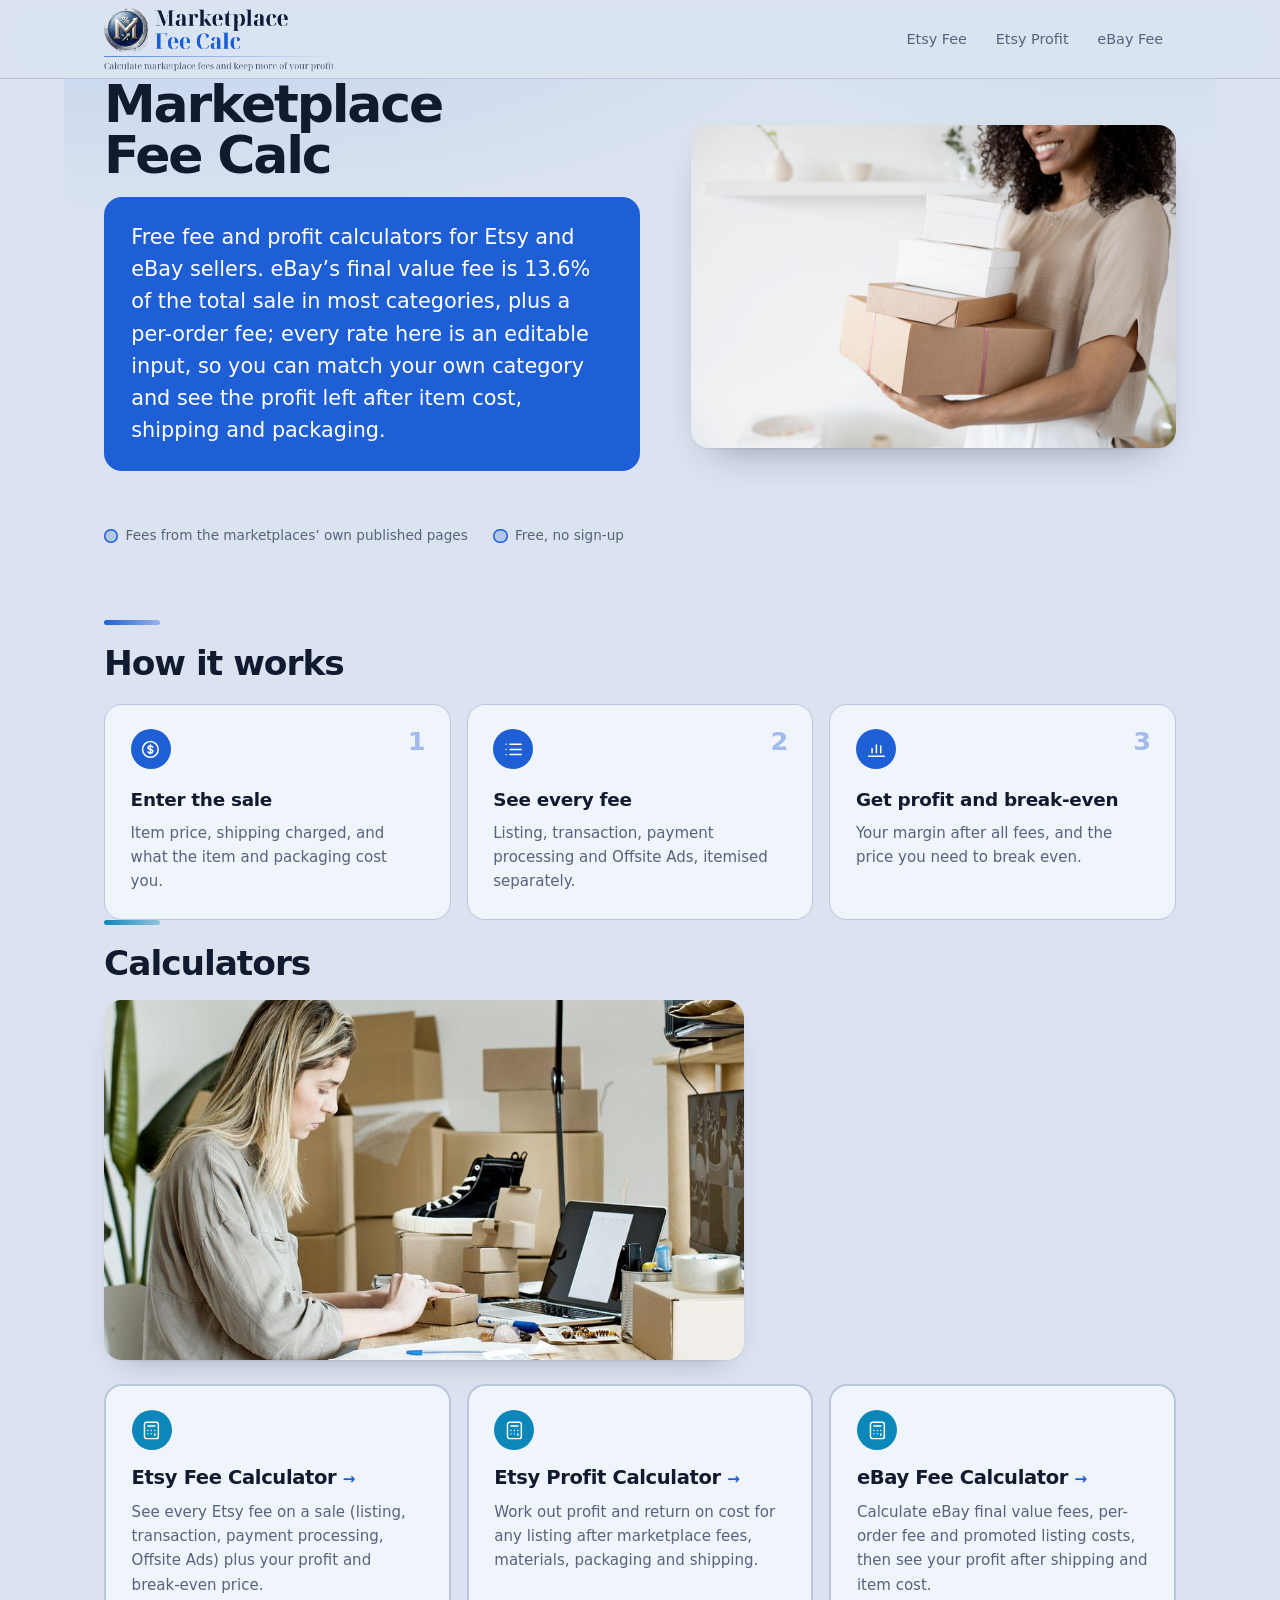
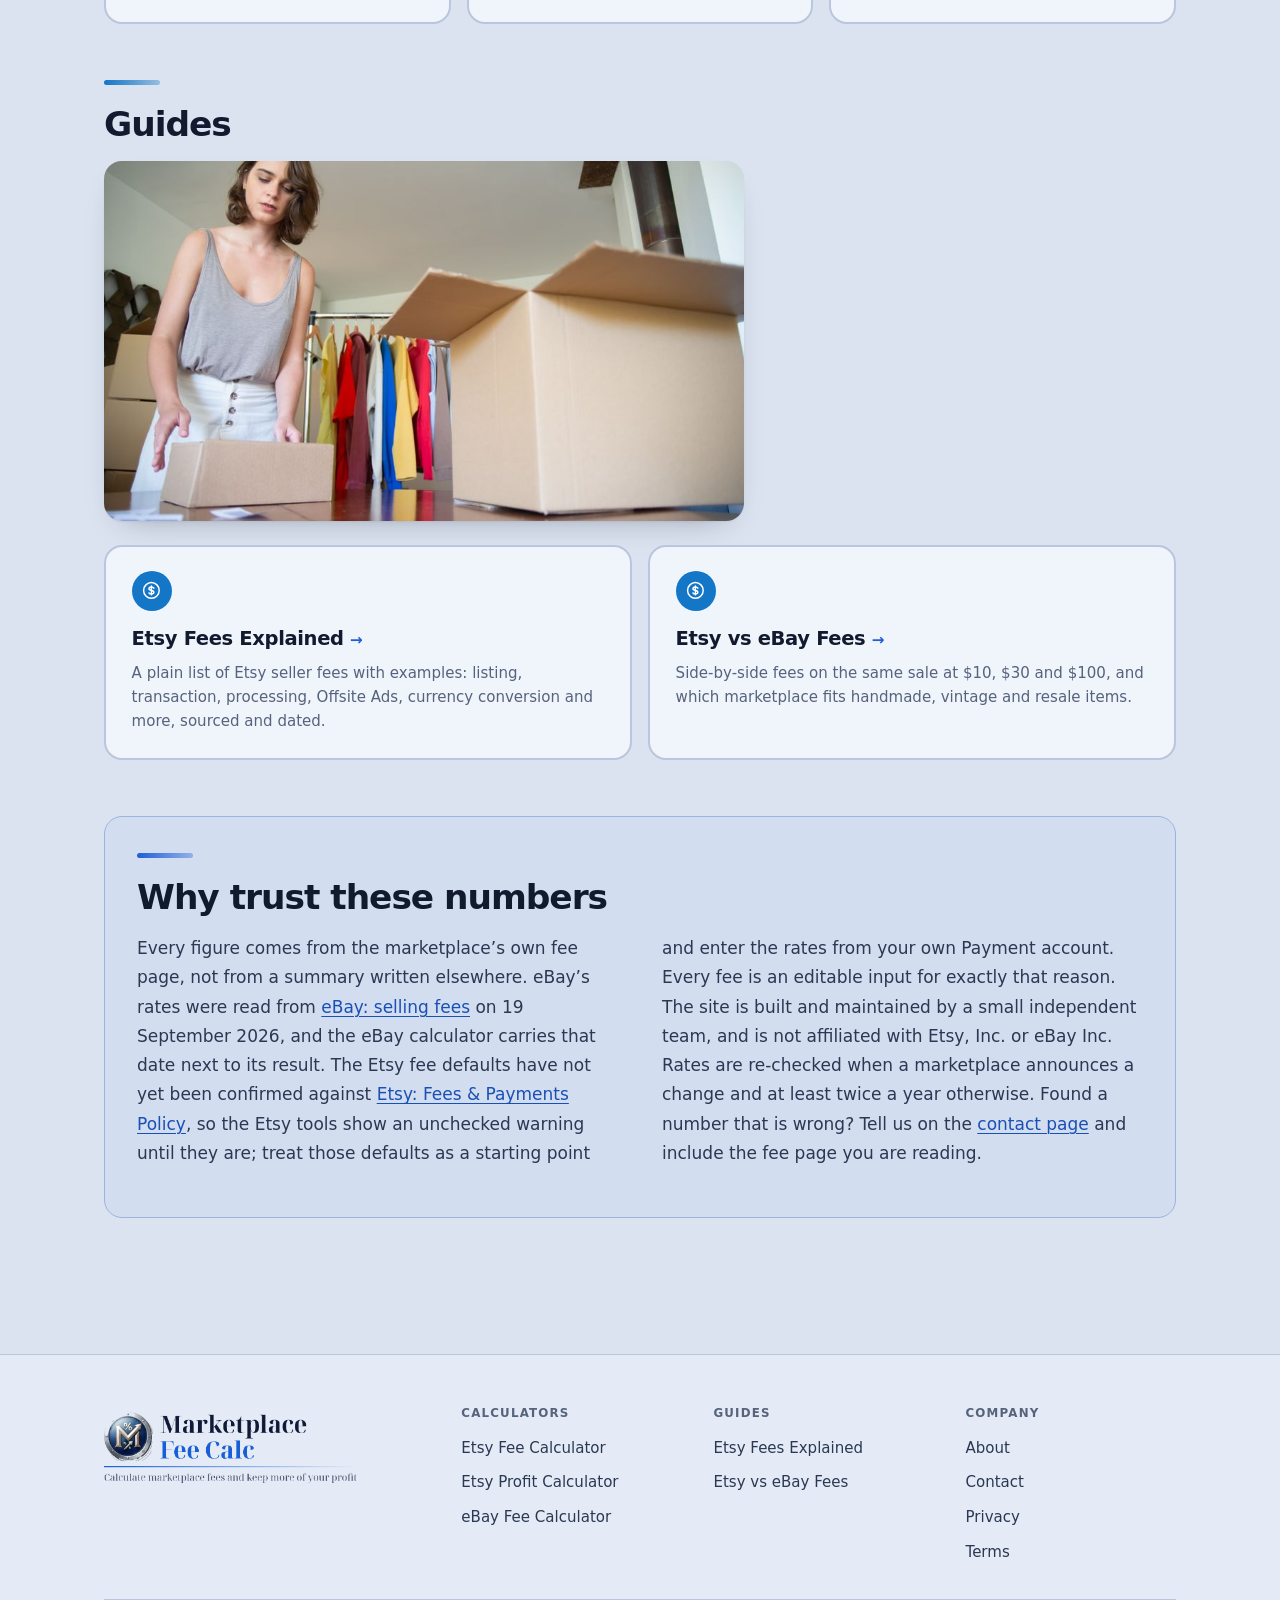
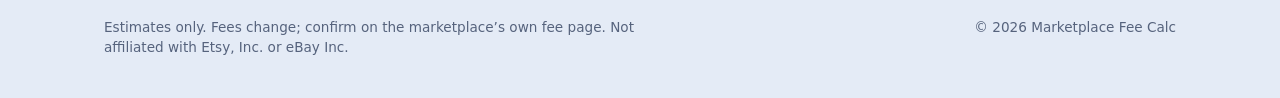
==== commit 691166c2: "Site import: 08-etsy-reseller-profit Static calculator site, 11 pages. Copy written and calculators " ====
--- a/index.html
+++ b/index.html
@@ -35,7 +35,7 @@
 <h1>Marketplace Fee Calc</h1>
 <p class="answer">Free fee and profit calculators for Etsy and eBay sellers. eBay’s final value fee is 13.6% of the total sale in most categories, plus a per-order fee; every rate here is an editable input, so you can match your own category and see the profit left after item cost, shipping and packaging.</p>
 </div>
-<figure class="hero-art hero-photo"><img src="/assets/img/hero.jpg" alt="A box of noodles" width="1200" height="800" loading="eager" decoding="async"><figcaption>Photo by <a href="https://unsplash.com/@stickerit_co?utm_source=marketplace_calc&utm_medium=referral" rel="nofollow noopener">Sticker it</a> on <a href="https://unsplash.com/?utm_source=marketplace_calc&utm_medium=referral" rel="nofollow noopener">Unsplash</a></figcaption></figure>
+<figure class="hero-art hero-photo"><img src="/assets/img/hero.jpg" alt="A box of noodles" width="1200" height="800" loading="eager" decoding="async"></figure>
 </div>
 <ul class="trustbar"><li>Fees from the marketplaces’ own published pages</li><li>Free, no sign-up</li></ul>
 
@@ -51,7 +51,7 @@
      <strong>Get profit and break-even</strong><span>Your margin after all fees, and the price you need to break even.</span></li></ol>
 </section>
 <section class="sec">
-<h2>Calculators</h2><figure class="sec-photo"><img src="/assets/img/feature-1.jpg" alt="White box on white table" width="900" height="600" loading="lazy" decoding="async"><figcaption>Photo by <a href="https://unsplash.com/@kelli_mcclintock?utm_source=marketplace_calc&utm_medium=referral" rel="nofollow noopener">Kelli McClintock</a> on <a href="https://unsplash.com/?utm_source=marketplace_calc&utm_medium=referral" rel="nofollow noopener">Unsplash</a></figcaption></figure>
+<h2>Calculators</h2><figure class="sec-photo"><img src="/assets/img/feature-1.jpg" alt="White box on white table" width="900" height="600" loading="lazy" decoding="async"></figure>
 <ul>
 <li><div class="card-icon"><svg aria-hidden="true" focusable="false" viewBox="0 0 24 24" fill="none" stroke="currentColor" stroke-width="1.7" stroke-linecap="round" stroke-linejoin="round"><rect x="4" y="2.5" width="16" height="19" rx="2.5"/><path d="M8 7h8M8 12h.01M12 12h.01M16 12h.01M8 16h.01M12 16h.01M16 16v1.5"/></svg></div><a href="/etsy-fee-calculator/"><strong>Etsy Fee Calculator</strong></a><br>See every Etsy fee on a sale (listing, transaction, payment processing, Offsite Ads) plus your profit and break-even price.</li>
 <li><div class="card-icon"><svg aria-hidden="true" focusable="false" viewBox="0 0 24 24" fill="none" stroke="currentColor" stroke-width="1.7" stroke-linecap="round" stroke-linejoin="round"><rect x="4" y="2.5" width="16" height="19" rx="2.5"/><path d="M8 7h8M8 12h.01M12 12h.01M16 12h.01M8 16h.01M12 16h.01M16 16v1.5"/></svg></div><a href="/etsy-profit-calculator/"><strong>Etsy Profit Calculator</strong></a><br>Work out profit and return on cost for any listing after marketplace fees, materials, packaging and shipping.</li>
@@ -59,7 +59,7 @@
 </ul>
 </section>
 <section class="sec">
-<h2>Guides</h2><figure class="sec-photo"><img src="/assets/img/feature-2.jpg" alt="A lot of brown boxes that are open" width="900" height="600" loading="lazy" decoding="async"><figcaption>Photo by <a href="https://unsplash.com/@lukeheibert?utm_source=marketplace_calc&utm_medium=referral" rel="nofollow noopener">Luke Heibert</a> on <a href="https://unsplash.com/?utm_source=marketplace_calc&utm_medium=referral" rel="nofollow noopener">Unsplash</a></figcaption></figure>
+<h2>Guides</h2><figure class="sec-photo"><img src="/assets/img/feature-2.jpg" alt="A lot of brown boxes that are open" width="900" height="600" loading="lazy" decoding="async"></figure>
 <ul>
 <li><div class="card-icon"><svg aria-hidden="true" focusable="false" viewBox="0 0 24 24" fill="none" stroke="currentColor" stroke-width="1.7" stroke-linecap="round" stroke-linejoin="round"><circle cx="12" cy="12" r="9"/><path d="M12 7v10M14.8 9.5c-.5-.9-1.6-1.3-2.8-1.3-1.7 0-2.8.8-2.8 2s1 1.7 2.8 2 2.8.8 2.8 2-1.1 2-2.8 2c-1.2 0-2.3-.4-2.8-1.3"/></svg></div><a href="/etsy-fees/"><strong>Etsy Fees Explained</strong></a><br>A plain list of Etsy seller fees with examples: listing, transaction, processing, Offsite Ads, currency conversion and more, sourced and dated.</li>
 <li><div class="card-icon"><svg aria-hidden="true" focusable="false" viewBox="0 0 24 24" fill="none" stroke="currentColor" stroke-width="1.7" stroke-linecap="round" stroke-linejoin="round"><circle cx="12" cy="12" r="9"/><path d="M12 7v10M14.8 9.5c-.5-.9-1.6-1.3-2.8-1.3-1.7 0-2.8.8-2.8 2s1 1.7 2.8 2 2.8.8 2.8 2-1.1 2-2.8 2c-1.2 0-2.3-.4-2.8-1.3"/></svg></div><a href="/etsy-vs-ebay-fees/"><strong>Etsy vs eBay Fees</strong></a><br>Side-by-side fees on the same sale at $10, $30 and $100, and which marketplace fits handmade, vintage and resale items.</li>
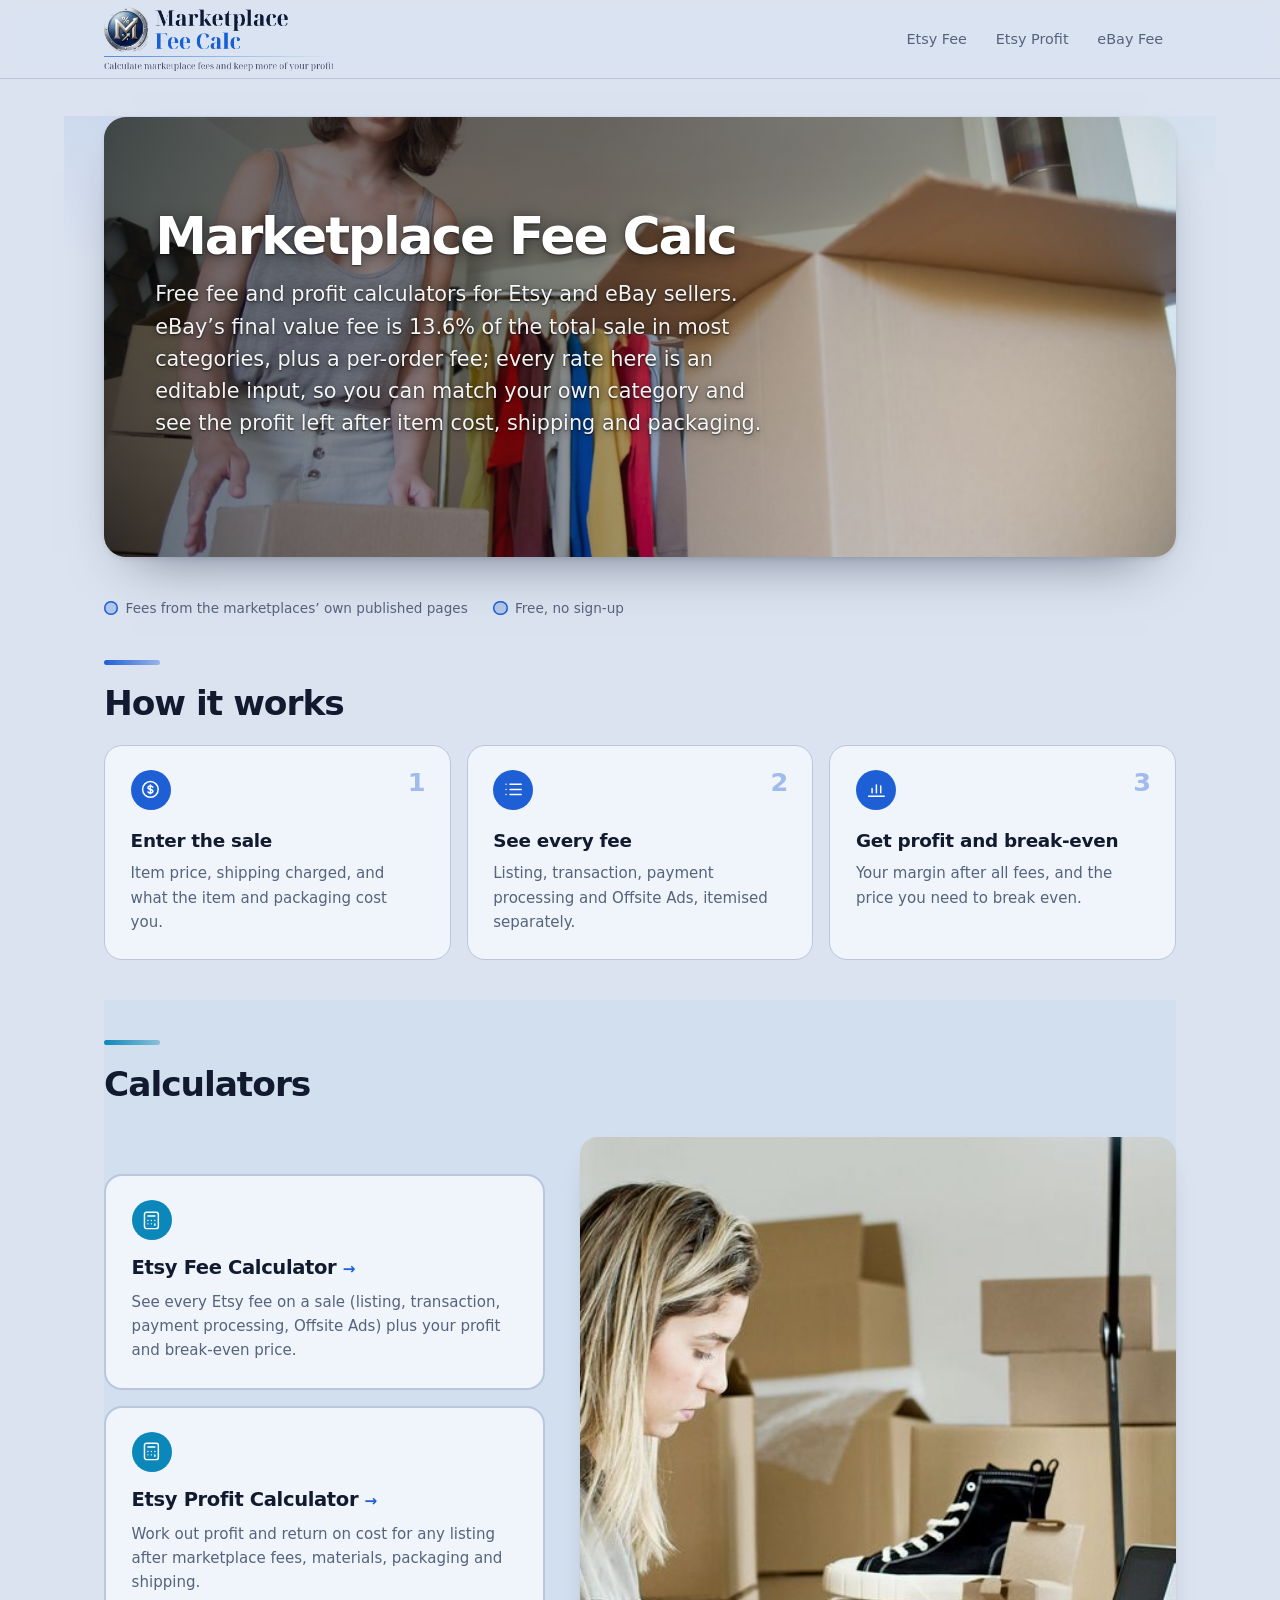
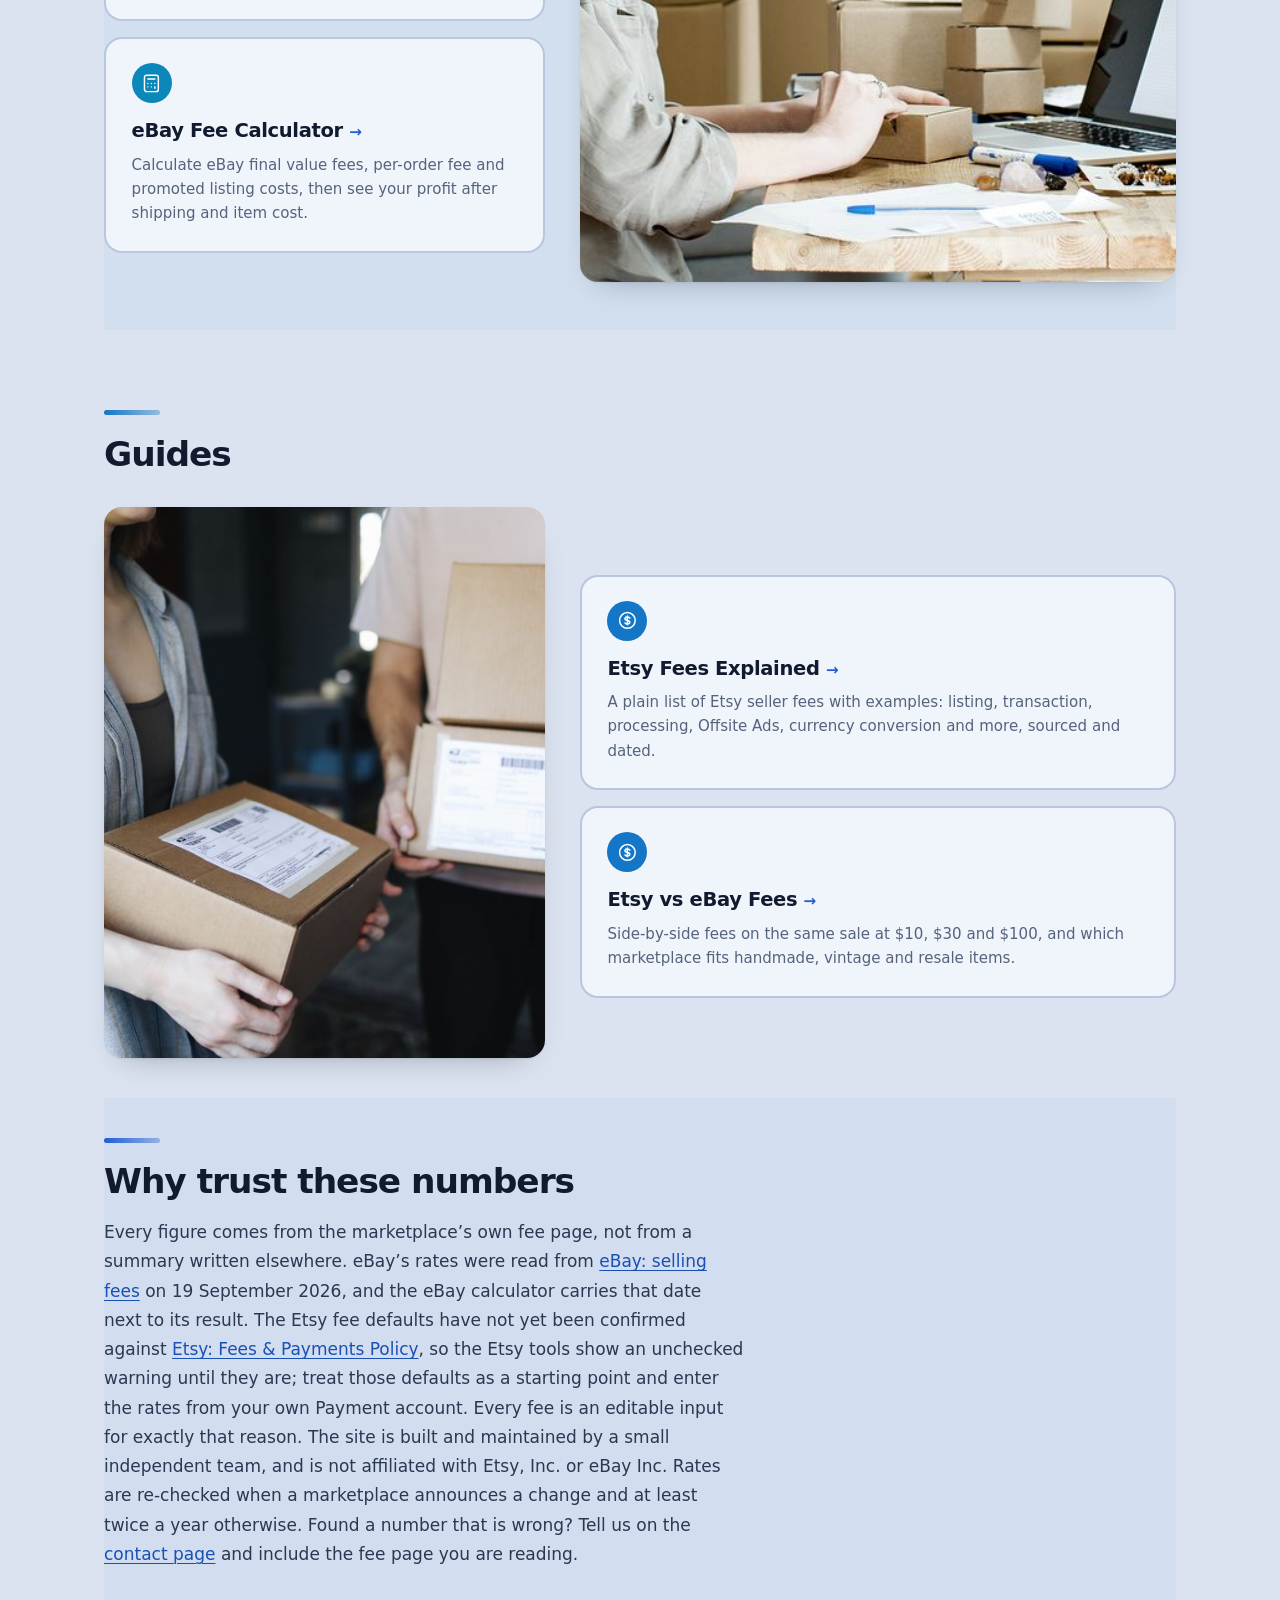
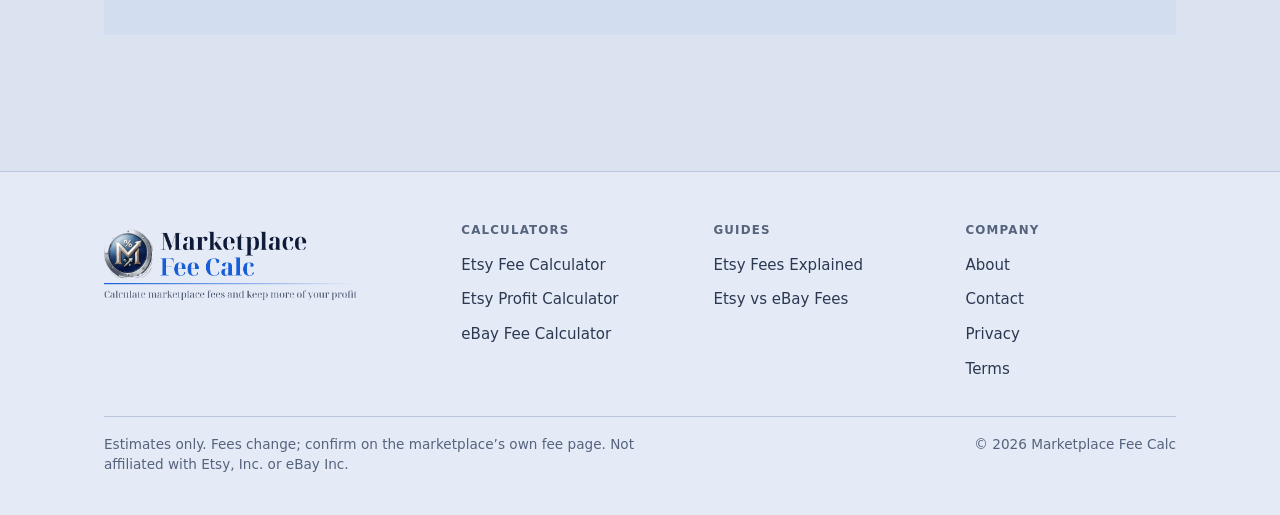
==== commit 520bb156: "Update: editorial link lists render as cards Site files, 11 pages. Site files only. Build spec and k" ====
--- a/index.html
+++ b/index.html
@@ -28,14 +28,14 @@
 <meta name="twitter:image" content="https://marketplacefeecalc.com/assets/brand/og.png">
 </head>
 <body>
-<header class="site"><div class="wrap"><a class="logo" href="/" aria-label="Marketplace Fee Calc home"><span class="logo-mark"><img class="lk" src="/assets/brand/lockup.svg" alt="" width="821" height="228" loading="eager"></span></a><nav class="site"><a href="/etsy-fee-calculator/">Etsy Fee</a><a href="/etsy-profit-calculator/">Etsy Profit</a><a href="/ebay-fee-calculator/">eBay Fee</a></nav></div></header>
+<header class="site"><div class="wrap"><a class="logo" href="/" aria-label="Marketplace Fee Calc home"><span class="logo-mark"><img class="lk" src="/assets/brand/lockup.svg" alt="" width="821" height="228" loading="eager" decoding="async"></span></a><nav class="site"><a href="/etsy-fee-calculator/">Etsy Fee</a><a href="/etsy-profit-calculator/">Etsy Profit</a><a href="/ebay-fee-calculator/">eBay Fee</a></nav></div></header>
 <main data-blocks="steps,trust"><div class="wrap">
 <div class="hero">
 <div>
 <h1>Marketplace Fee Calc</h1>
 <p class="answer">Free fee and profit calculators for Etsy and eBay sellers. eBay’s final value fee is 13.6% of the total sale in most categories, plus a per-order fee; every rate here is an editable input, so you can match your own category and see the profit left after item cost, shipping and packaging.</p>
 </div>
-<figure class="hero-art hero-photo"><img src="/assets/img/hero.jpg" alt="A box of noodles" width="1200" height="800" loading="eager" decoding="async"></figure>
+<figure class="hero-art hero-photo"><img src="/assets/img/hero.jpg" alt="A box of noodles" width="1200" height="800" loading="eager" decoding="async" fetchpriority="high"></figure>
 </div>
 <ul class="trustbar"><li>Fees from the marketplaces’ own published pages</li><li>Free, no sign-up</li></ul>
 
@@ -71,7 +71,7 @@
 </section>
 </div></main>
 <footer class="site"><div class="wrap">
-<div class="f-brand"><a class="footer-brand" href="/" aria-label="Marketplace Fee Calc home"><span class="logo-mark"><img class="lk" src="/assets/brand/lockup.svg" alt="" width="821" height="228" loading="eager"></span></a></div>
+<div class="f-brand"><a class="footer-brand" href="/" aria-label="Marketplace Fee Calc home"><span class="logo-mark"><img class="lk" src="/assets/brand/lockup.svg" alt="" width="821" height="228" loading="lazy" decoding="async"></span></a></div>
 <nav class="f-col" aria-label="Calculators"><h3>Calculators</h3><ul><li><a href="/etsy-fee-calculator/">Etsy Fee Calculator</a></li><li><a href="/etsy-profit-calculator/">Etsy Profit Calculator</a></li><li><a href="/ebay-fee-calculator/">eBay Fee Calculator</a></li></ul></nav>
 <nav class="f-col" aria-label="Guides"><h3>Guides</h3><ul><li><a href="/etsy-fees/">Etsy Fees Explained</a></li><li><a href="/etsy-vs-ebay-fees/">Etsy vs eBay Fees</a></li></ul></nav>
 <nav class="f-col" aria-label="Company"><h3>Company</h3><ul><li><a href="/about/">About</a></li><li><a href="/contact/">Contact</a></li><li><a href="/privacy/">Privacy</a></li><li><a href="/terms/">Terms</a></li></ul></nav>
--- a/assets/site.css
+++ b/assets/site.css
@@ -625,3 +625,80 @@
   main .wrap > .sec:not(.is-short):not(.is-wide) > ol { max-width: none; }
   main .wrap > .sec:not(.is-short):not(.is-wide) > p { columns: 2; column-gap: 2.75rem; }
 }
+
+/* ---- section rhythm + full-bleed figures (older sites) ---- */
+main .wrap > .sec { margin-block: 2.25rem; }
+main .wrap > .sec:first-of-type { margin-top: 1.25rem; }
+/* figures and media should span the section, not stop at the prose measure */
+main .sec > .sec-photo,
+main .sec > figure { max-width: none; }
+.sec-photo { margin: .3rem 0 1.15rem; }
+.sec-photo img { width: 100%; height: auto; aspect-ratio: 21 / 9; object-fit: cover;
+  border-radius: var(--radius); display: block; }
+@media (max-width: 48rem) { .sec-photo img { aspect-ratio: 16 / 9; } }
+
+/* ---- breathing room under the navbar on pages with no breadcrumb ---- */
+main > .wrap > .hero:first-child,
+main > .wrap > h1:first-child { margin-top: clamp(1.5rem, 3vw, 2.5rem); }
+
+
+/* ---- media + cards side by side, alternating down the page ---- */
+@media (min-width: 64rem) {
+  main .sec:has(> .sec-photo):has(> ul) {
+    display: grid; grid-template-columns: minmax(0, .85fr) minmax(0, 1.15fr);
+    gap: 1rem 2.2rem; align-items: center; column-count: 1; }
+  main .sec:has(> .sec-photo):has(> ul) > h2 { grid-column: 1 / -1; grid-row: 1; }
+  main .sec:has(> .sec-photo):has(> ul) > .sec-photo { grid-column: 1; grid-row: 2; margin: 0; }
+  main .sec:has(> .sec-photo):has(> ul) > ul { grid-column: 2; grid-row: 2; }
+  main .sec:has(> .sec-photo):has(> ul):nth-of-type(even) > .sec-photo { grid-column: 2; grid-row: 2; }
+  main .sec:has(> .sec-photo):has(> ul):nth-of-type(even) > ul { grid-column: 1; grid-row: 2; }
+  main .sec:has(> .sec-photo):has(> ul) > ul { grid-template-columns: minmax(0,1fr) !important; }
+  main .sec:has(> .sec-photo):has(> ul) > .sec-photo img { aspect-ratio: 4 / 5; height: auto; }
+}
+
+/* ================= hero: full-bleed image with text over it ================= */
+.hero {
+  position: relative; display: flex; align-items: center;
+  min-height: clamp(320px, 38vw, 440px);
+  padding: clamp(1.5rem, 4vw, 3.25rem);
+  margin-bottom: 1.6rem;
+  border-radius: calc(var(--radius) + 4px); overflow: hidden;
+  grid-template-columns: none; gap: 0;
+  isolation: isolate;
+  box-shadow: 0 2px 4px rgba(15,23,42,.08), 0 26px 56px -30px rgba(15,23,42,.6); }
+
+.hero .hero-photo, .hero .hero-art {
+  position: absolute; inset: 0; margin: 0; z-index: 0; max-width: none; }
+.hero .hero-photo img {
+  width: 100%; height: 100%; max-height: none;
+  object-fit: cover; border-radius: 0; box-shadow: none; aspect-ratio: auto; }
+.hero .hero-photo figcaption { display: none; }
+
+.hero::after {
+  content: ""; position: absolute; inset: 0; z-index: 1; pointer-events: none;
+  background:
+    linear-gradient(100deg,
+      rgba(8,11,18,.58) 0%,
+      rgba(8,11,18,.42) 42%,
+      rgba(8,11,18,.16) 74%,
+      rgba(8,11,18,.02) 100%); }
+
+.hero > div { position: relative; z-index: 2; max-width: 58ch; min-width: 0; }
+.hero h1 { color: #fff; margin-top: 0;
+  text-shadow: 0 1px 2px rgba(0,0,0,.55), 0 2px 14px rgba(0,0,0,.45); }
+/* the brand callout becomes plain text on the image */
+.hero p.answer {
+  background: none !important; box-shadow: none !important; padding: 0 !important;
+  border: 0 !important; border-radius: 0 !important;
+  color: rgba(255,255,255,.95); max-width: 54ch;
+  text-shadow: 0 1px 2px rgba(0,0,0,.6), 0 1px 10px rgba(0,0,0,.5); }
+.hero p.answer strong, .hero p.answer em { color: #fff; }
+.hero p.answer a { color: #fff; text-decoration: underline; text-underline-offset: 3px; }
+.hero p.updated { color: rgba(255,255,255,.78); }
+.hero p.updated a, .hero p.updated time { color: rgba(255,255,255,.92); }
+
+@media (max-width: 48rem) {
+  .hero { min-height: 300px; padding: 1.35rem; }
+  .hero::after { background: linear-gradient(180deg, rgba(8,11,18,.62) 0%, rgba(8,11,18,.88) 70%); }
+  .hero > div { max-width: none; }
+}
--- a/assets/layouts.css
+++ b/assets/layouts.css
@@ -33,17 +33,12 @@
 }
 
 /* Banded archetypes tint alternate sections edge to edge. */
-/* Prose-only sections read as cards so sparse content doesn't leave dead space.
-   Sections containing grids/calculators/FAQ keep their full width untouched. */
-main .sec.is-wide, main .sec.is-short {
+.layout-magazine main .sec:nth-of-type(even),
+.layout-bold main .sec:nth-of-type(even),
+.layout-dashboard main .sec:nth-of-type(even) {
   background: color-mix(in srgb, var(--sec) 4.5%, transparent);
-  padding: 2.25rem 2rem 2.5rem;
-  margin: 2.5rem 0;
-  max-width: calc(var(--measure) + 4rem);
-  border: 1px solid color-mix(in srgb, var(--sec) 18%, var(--line));
-  border-radius: var(--radius);
+  padding: 2.5rem 0 3rem; margin: 2.5rem 0;
 }
-
 .layout-magazine main .sec:nth-of-type(even) > h2,
 .layout-bold main .sec:nth-of-type(even) > h2,
 .layout-dashboard main .sec:nth-of-type(even) > h2 { margin-top: 0; }
@@ -53,12 +48,28 @@
 .layout-editorial h1 { font-weight: 500; letter-spacing: -.035em; }
 .layout-editorial main .sec + .sec { border-top: 1px solid var(--line); padding-top: 2.75rem; }
 .layout-editorial main .sec > h2::before { width: 100%; height: 1px; opacity: .45; }
+/* Editorial cards: a real surface with a hairline border and a top accent rule. The earlier
+   borderless treatment (top rule on transparent) read as unfinished text rather than a card,
+   so the panel is back; the square corners and flat shadow keep it editorial rather than glossy. */
 .layout-editorial ul:has(> li > a > strong) > li {
-  border: 0; border-top: 2px solid var(--sec); border-radius: 0; box-shadow: none;
-  background: transparent; padding: 1.15rem 0 0;
+  background: var(--surface);
+  border: 1px solid var(--line);
+  border-top: 3px solid var(--sec);
+  border-radius: 0 0 var(--radius-sm) var(--radius-sm);
+  box-shadow: var(--shadow-sm);
+  padding: 1.35rem 1.5rem 1.5rem;
 }
-.layout-editorial ul:has(> li > a > strong) > li:hover { transform: none; box-shadow: none; }
-.layout-editorial .card-icon { background: transparent; border: 0; width: auto; height: auto; margin-bottom: .6rem; color: var(--sec); }
+.layout-editorial ul:has(> li > a > strong) > li:hover {
+  transform: translateY(-2px);
+  box-shadow: var(--shadow);
+  border-color: var(--line-strong);
+  border-top-color: var(--sec);
+}
+.layout-editorial .card-icon {
+  background: color-mix(in srgb, var(--sec) 10%, transparent);
+  border: 1px solid color-mix(in srgb, var(--sec) 20%, transparent);
+  border-radius: 0; width: 2.4rem; height: 2.4rem; margin-bottom: .9rem; color: var(--sec);
+}
 .layout-editorial .answer { font-style: italic; }
 
 /* ================= 2. DASHBOARD — sans, boxed, compact, data-first ================= */
@@ -150,37 +161,3 @@
 .layout-bold .card-icon { border-radius: 50%; background: var(--sec); color: #fff; border: 0; }
 .layout-bold .calc-stat.strong { border-radius: var(--radius); }
 .layout-bold table { border-width: 2px; }
-
-
-/* Desktop section layout:
-   .is-wide  = long prose -> full row, text flows in two columns (readable measure, no dead space)
-   .is-short = heading + link list -> half row, so two pair up side by side
-   plain .sec (tables, FAQ, calculators, step/stat grids) -> full row, untouched */
-@media (min-width: 64rem) {
-  main .wrap { display: grid; grid-template-columns: repeat(2, minmax(0, 1fr));
-    column-gap: 1.75rem; row-gap: 0; align-items: start; }
-  main .wrap > * { grid-column: 1 / -1; min-width: 0; }
-  main .wrap > .sec.is-short { grid-column: span 1; max-width: none; }
-  main .wrap > .sec.is-wide { grid-column: 1 / -1; max-width: none;
-    column-count: 2; column-gap: 2.75rem; }
-  main .wrap > .sec.is-wide > h2 { column-span: all; }
-  main .wrap > .sec.is-wide > * { max-width: none; }
-  main .wrap > .sec.is-wide > ul, main .wrap > .sec.is-wide > ol { break-inside: avoid-column; }
-}
-
-/* tables use the full section width instead of the prose measure */
-/* Desktop: real table layout so rows fill the width (no dead gap).
-   Base site.css sets display:block for mobile scrolling; we override it above 48rem. */
-@media (min-width: 48rem) {
-  main table {
-    display: table; width: 100%; max-width: none; overflow-x: visible; }
-}
-
-/* Mobile: wide tables scroll inside their own box instead of being crushed.
-   (Desktop keeps them full-width and un-scrolled.) */
-@media (max-width: 48rem) {
-  main table {
-    display: block; width: 100%; max-width: 100%;
-    overflow-x: auto; -webkit-overflow-scrolling: touch; }
-  main table thead th, main table td { white-space: nowrap; }
-}
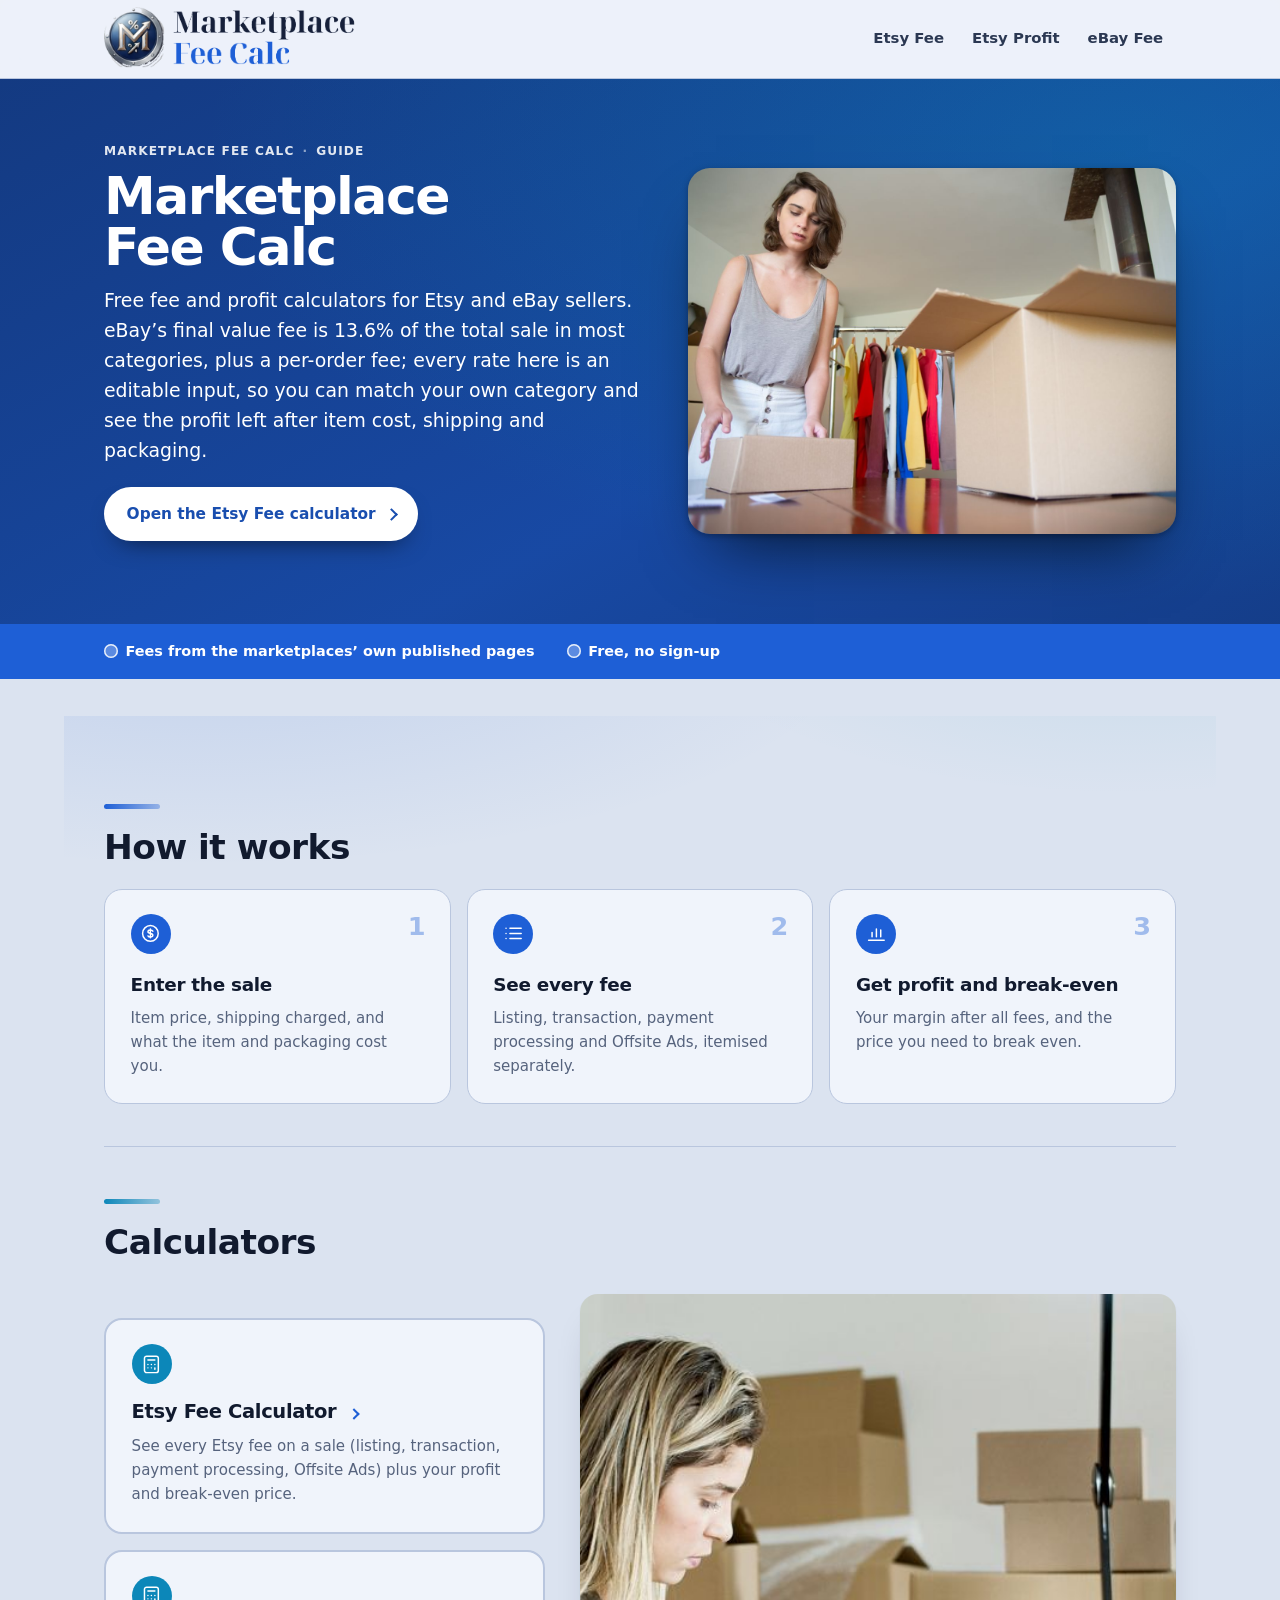
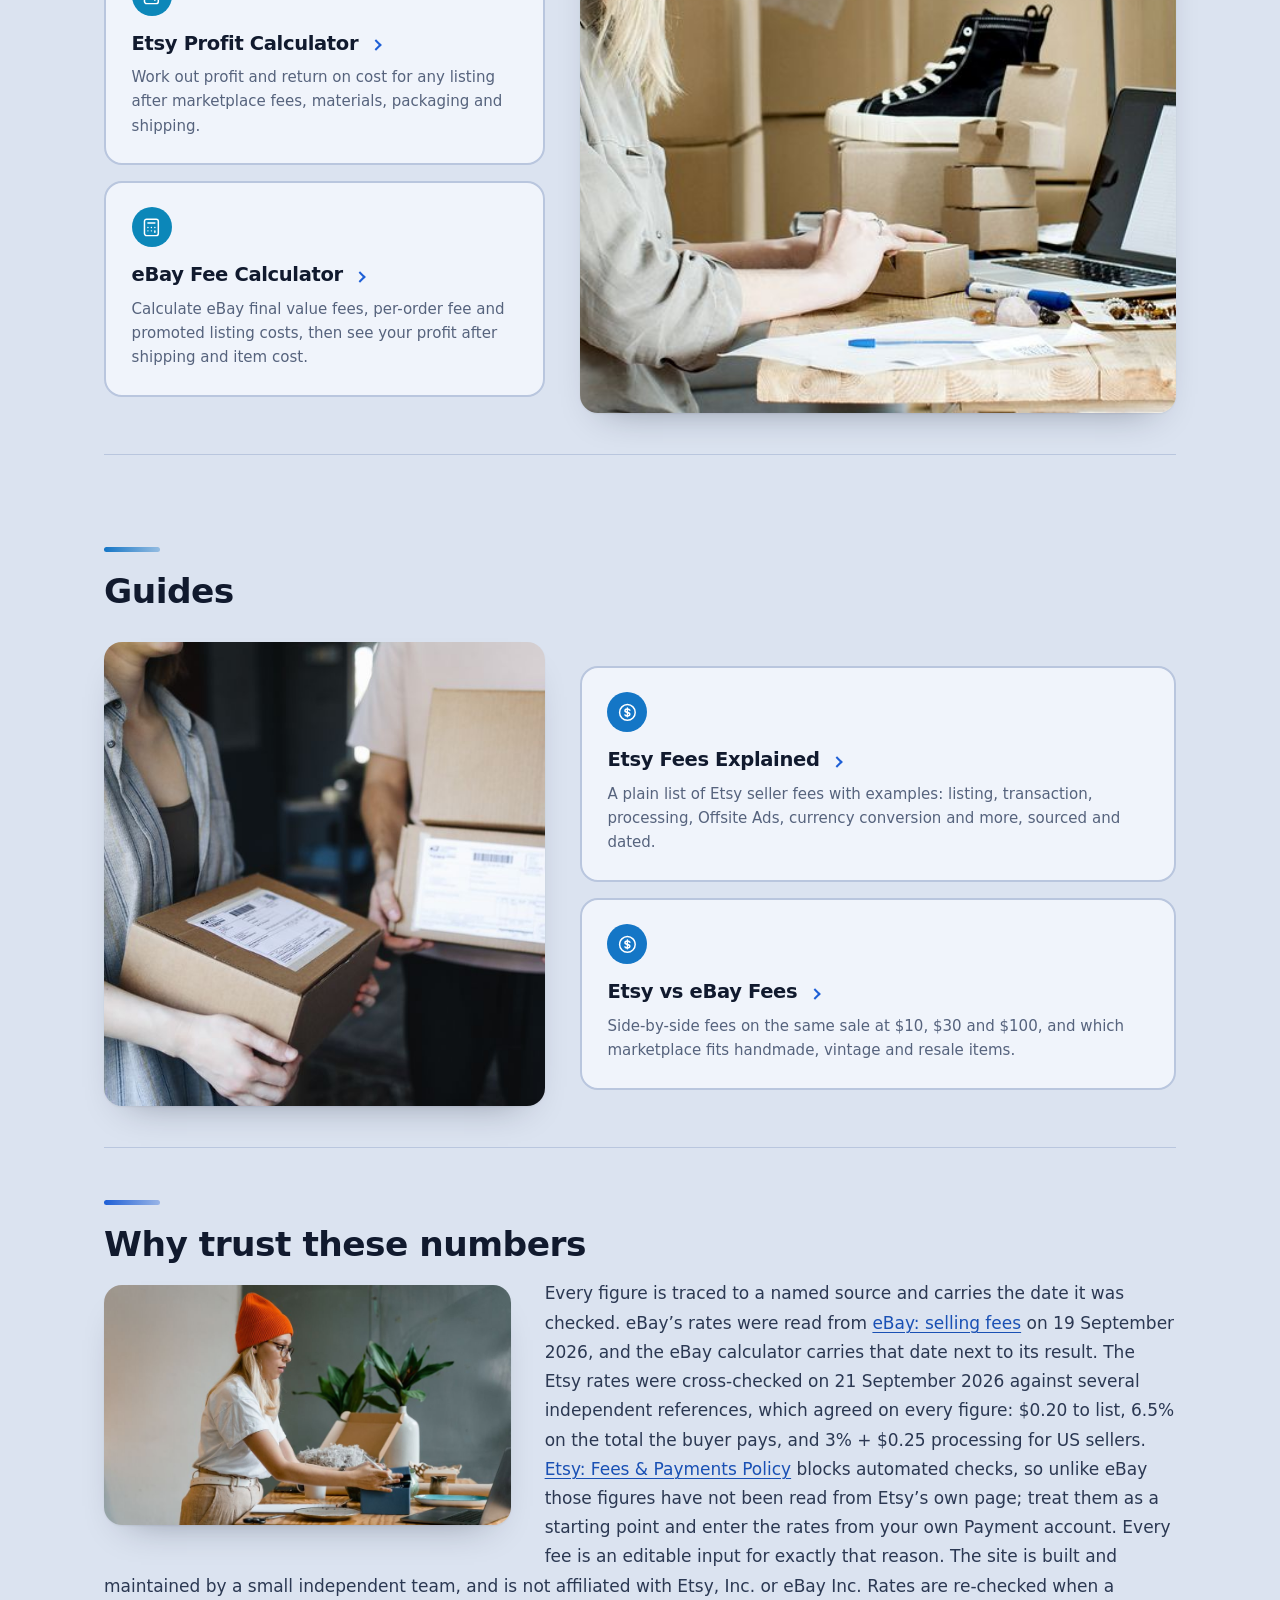
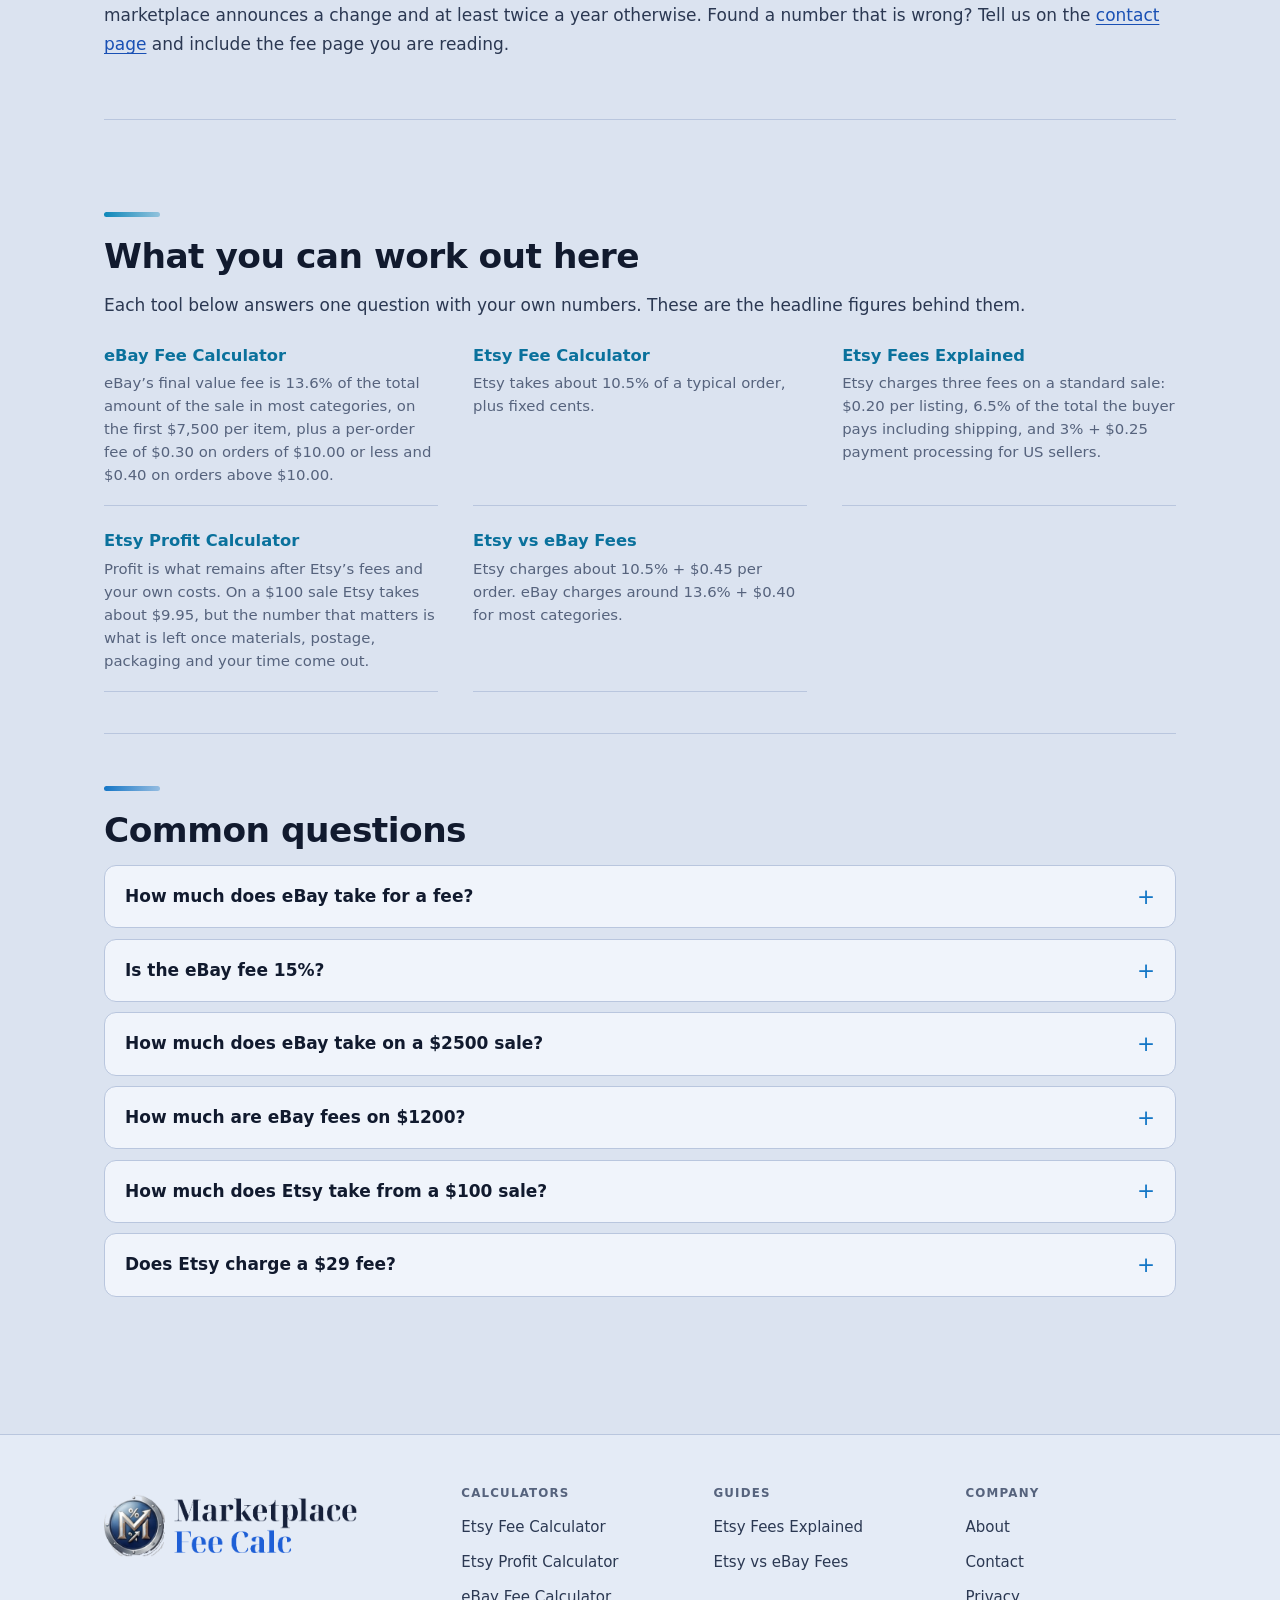
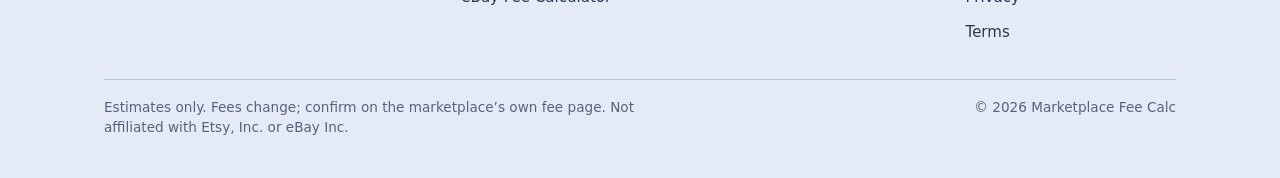
==== commit be2eb1f4: "Update: editorial link lists render as cards Site files, 11 pages. Site files only. Build spec and k" ====
--- a/index.html
+++ b/index.html
@@ -27,17 +27,21 @@
 <meta name="twitter:card" content="summary_large_image">
 <meta name="twitter:image" content="https://marketplacefeecalc.com/assets/brand/og.png">
 </head>
-<body>
-<header class="site"><div class="wrap"><a class="logo" href="/" aria-label="Marketplace Fee Calc home"><span class="logo-mark"><img class="lk" src="/assets/brand/lockup.svg" alt="" width="821" height="228" loading="eager" decoding="async"></span></a><nav class="site"><a href="/etsy-fee-calculator/">Etsy Fee</a><a href="/etsy-profit-calculator/">Etsy Profit</a><a href="/ebay-fee-calculator/">eBay Fee</a></nav></div></header>
-<main data-blocks="steps,trust"><div class="wrap">
-<div class="hero">
+<body><a class="skip-link" href="#main">Skip to content</a>
+<header class="site"><div class="wrap"><a class="logo" href="/" aria-label="Marketplace Fee Calc home"><span class="logo-mark"><img class="lk" src="/assets/brand/lockup.svg" alt="" width="821" height="168" loading="eager" decoding="async"></span></a><input class="nav-toggle" type="checkbox" id="nav-toggle" aria-label="Open menu"><label class="burger" for="nav-toggle" aria-hidden="true"><span></span></label><nav class="site" aria-label="Primary"><a href="/etsy-fee-calculator/">Etsy Fee</a><a href="/etsy-profit-calculator/">Etsy Profit</a><a href="/ebay-fee-calculator/">eBay Fee</a></nav></div></header>
+<main id="main" data-blocks="steps,trust">
+<section class="hero-band"><div class="hero">
 <div>
+<p class="eyebrow">Marketplace Fee Calc <span aria-hidden="true">&middot;</span> Guide</p>
 <h1>Marketplace Fee Calc</h1>
 <p class="answer">Free fee and profit calculators for Etsy and eBay sellers. eBay’s final value fee is 13.6% of the total sale in most categories, plus a per-order fee; every rate here is an editable input, so you can match your own category and see the profit left after item cost, shipping and packaging.</p>
+<div class="hero-cta"><a class="btn-hero" href="/etsy-fee-calculator/">Open the Etsy Fee calculator</a></div>
 </div>
 <figure class="hero-art hero-photo"><img src="/assets/img/hero.jpg" alt="A box of noodles" width="1200" height="800" loading="eager" decoding="async" fetchpriority="high"></figure>
-</div>
-<ul class="trustbar"><li>Fees from the marketplaces’ own published pages</li><li>Free, no sign-up</li></ul>
+</div></section>
+<section class="trust-band"><div class="wrap"><ul class="trustbar"><li>Fees from the marketplaces’ own published pages</li><li>Free, no sign-up</li></ul></div></section>
+<div class="wrap">
+
 
 
 
@@ -67,11 +71,30 @@
 </section>
 <section class="sec is-wide">
 <h2>Why trust these numbers</h2>
-<p>Every figure comes from the marketplace’s own fee page, not from a summary written elsewhere. eBay’s rates were read from <a href="https://www.ebay.com/help/selling/fees-credits-invoices/selling-fees" rel="nofollow noopener">eBay: selling fees</a> on 19 September 2026, and the eBay calculator carries that date next to its result. The Etsy fee defaults have not yet been confirmed against <a href="https://www.etsy.com/legal/fees" rel="nofollow noopener">Etsy: Fees &amp; Payments Policy</a>, so the Etsy tools show an unchecked warning until they are; treat those defaults as a starting point and enter the rates from your own Payment account. Every fee is an editable input for exactly that reason. The site is built and maintained by a small independent team, and is not affiliated with Etsy, Inc. or eBay Inc. Rates are re-checked when a marketplace announces a change and at least twice a year otherwise. Found a number that is wrong? Tell us on the <a href="/contact/">contact page</a> and include the fee page you are reading.</p>
+<figure class="sec-photo"><img src="/assets/img/s-.-3.jpg" alt="Man filming creative content with smartphone on gimbal indoors." width="940" height="627" loading="lazy" decoding="async"></figure>
+<p>Every figure is traced to a named source and carries the date it was checked. eBay’s rates were read from <a href="https://www.ebay.com/help/selling/fees-credits-invoices/selling-fees" rel="nofollow noopener">eBay: selling fees</a> on 19 September 2026, and the eBay calculator carries that date next to its result. The Etsy rates were cross-checked on 21 September 2026 against several independent references, which agreed on every figure: $0.20 to list, 6.5% on the total the buyer pays, and 3% + $0.25 processing for US sellers. <a href="https://www.etsy.com/legal/fees" rel="nofollow noopener">Etsy: Fees &amp; Payments Policy</a> blocks automated checks, so unlike eBay those figures have not been read from Etsy&rsquo;s own page; treat them as a starting point and enter the rates from your own Payment account. Every fee is an editable input for exactly that reason. The site is built and maintained by a small independent team, and is not affiliated with Etsy, Inc. or eBay Inc. Rates are re-checked when a marketplace announces a change and at least twice a year otherwise. Found a number that is wrong? Tell us on the <a href="/contact/">contact page</a> and include the fee page you are reading.</p>
+</section>
+
+<!-- HOME-EXPAND-V1 -->
+<section class="sec">
+<h2>What you can work out here</h2>
+<p>Each tool below answers one question with your own numbers. These are the headline figures behind them.</p>
+<dl class="answers"><div class="a-item"><dt><a href="/ebay-fee-calculator/">eBay Fee Calculator</a></dt><dd>eBay’s final value fee is 13.6% of the total amount of the sale in most categories, on the first $7,500 per item, plus a per-order fee of $0.30 on orders of $10.00 or less and $0.40 on orders above $10.00.</dd></div><div class="a-item"><dt><a href="/etsy-fee-calculator/">Etsy Fee Calculator</a></dt><dd>Etsy takes about 10.5% of a typical order, plus fixed cents.</dd></div><div class="a-item"><dt><a href="/etsy-fees/">Etsy Fees Explained</a></dt><dd>Etsy charges three fees on a standard sale: $0.20 per listing, 6.5% of the total the buyer pays including shipping, and 3% + $0.25 payment processing for US sellers.</dd></div><div class="a-item"><dt><a href="/etsy-profit-calculator/">Etsy Profit Calculator</a></dt><dd>Profit is what remains after Etsy’s fees and your own costs. On a $100 sale Etsy takes about $9.95, but the number that matters is what is left once materials, postage, packaging and your time come out.</dd></div><div class="a-item"><dt><a href="/etsy-vs-ebay-fees/">Etsy vs eBay Fees</a></dt><dd>Etsy charges about 10.5% + $0.45 per order. eBay charges around 13.6% + $0.40 for most categories.</dd></div></dl>
+</section>
+<section class="sec">
+<h2>Common questions</h2>
+<div class="faq">
+<details><summary>How much does eBay take for a fee?</summary><p>In most categories eBay takes 13.6% of the total amount of the sale, plus a per-order fee of $0.30 on orders of $10.00 or less or $0.40 on larger orders. <a href="/ebay-fee-calculator/">More in eBay Fee Calculator</a>.</p></details>
+<details><summary>Is the eBay fee 15%?</summary><p>Not in most categories. The standard final value fee is 13.6%, not 15%. <a href="/ebay-fee-calculator/">More in eBay Fee Calculator</a>.</p></details>
+<details><summary>How much does eBay take on a $2500 sale?</summary><p>About $340.40 in a standard 13.6% category, on a $2,500 total with no shipping or tax added. That is 13.6% of $2,500, which is $340.00, plus the $0.40 per-order fee. <a href="/ebay-fee-calculator/">More in eBay Fee Calculator</a>.</p></details>
+<details><summary>How much are eBay fees on $1200?</summary><p>About $163.60 in a standard 13.6% category: $163.20 for the final value fee plus the $0.40 per-order fee, on a $1,200 total. In Books, Movies &amp; Music at 15.3% the same sale costs $184.00. <a href="/ebay-fee-calculator/">More in eBay Fee Calculator</a>.</p></details>
+<details><summary>How much does Etsy take from a $100 sale?</summary><p>Etsy takes $9.95 from a $100 sale in standard fees, leaving $90.05. That is $6.50 transaction fee (6.5%), $3.25 payment processing (3% + $0.25) and the $0.20 listing fee. <a href="/etsy-fee-calculator/">More in Etsy Fee Calculator</a>.</p></details>
+<details><summary>Does Etsy charge a $29 fee?</summary><p>No. Etsy has no standard $29 fee. The figure usually comes from Etsy Plus, an optional subscription that costs $10 a month, or from a run of fees landing on one statement and being read as a single charge. <a href="/etsy-fee-calculator/">More in Etsy Fee Calculator</a>.</p></details>
+</div>
 </section>
 </div></main>
 <footer class="site"><div class="wrap">
-<div class="f-brand"><a class="footer-brand" href="/" aria-label="Marketplace Fee Calc home"><span class="logo-mark"><img class="lk" src="/assets/brand/lockup.svg" alt="" width="821" height="228" loading="lazy" decoding="async"></span></a></div>
+<div class="f-brand"><a class="footer-brand" href="/" aria-label="Marketplace Fee Calc home"><span class="logo-mark"><img class="lk" src="/assets/brand/lockup.svg" alt="" width="821" height="168" loading="lazy" decoding="async"></span></a></div>
 <nav class="f-col" aria-label="Calculators"><h3>Calculators</h3><ul><li><a href="/etsy-fee-calculator/">Etsy Fee Calculator</a></li><li><a href="/etsy-profit-calculator/">Etsy Profit Calculator</a></li><li><a href="/ebay-fee-calculator/">eBay Fee Calculator</a></li></ul></nav>
 <nav class="f-col" aria-label="Guides"><h3>Guides</h3><ul><li><a href="/etsy-fees/">Etsy Fees Explained</a></li><li><a href="/etsy-vs-ebay-fees/">Etsy vs eBay Fees</a></li></ul></nav>
 <nav class="f-col" aria-label="Company"><h3>Company</h3><ul><li><a href="/about/">About</a></li><li><a href="/contact/">Contact</a></li><li><a href="/privacy/">Privacy</a></li><li><a href="/terms/">Terms</a></li></ul></nav>
--- a/assets/site.css
+++ b/assets/site.css
@@ -181,11 +181,7 @@
   -webkit-backdrop-filter: saturate(1.7) blur(14px);
   position: sticky; top: 0; z-index: 50;
 }
-header.site .wrap { display: flex; align-items: center; justify-content: space-between; min-height: 4.5rem; gap: 1rem; flex-wrap: wrap; }
-.logo {
-  font-family: var(--font-display); font-weight: 600; font-size: 1.16rem; letter-spacing: -.022em;
-  text-decoration: none; color: var(--ink); display: inline-flex; align-items: center; gap: .6rem;
-}
+header.site .wrap { display: flex; align-items: center; justify-content: space-between; min-height: 4.5rem; gap: 1rem; flex-wrap: wrap; position: relative; }.logo { font-family: var(--font-display); font-weight: 600; font-size: 1.16rem; letter-spacing: -.022em; text-decoration: none; color: var(--ink); display: inline-flex; align-items: center; gap: 0; min-width: 0; max-width: 100%; }
 /* Placeholder mark, used until a site has real brand artwork. */
 .logo::before {
   content: ""; width: 1.55rem; height: 1.55rem; border-radius: 7px; flex: none;
@@ -193,15 +189,9 @@
   box-shadow: 0 2px 8px -2px color-mix(in srgb, var(--brand) 55%, transparent);
 }
 /* Real artwork present — drop the placeholder. */
-.logo:has(.logo-mark)::before { display: none; }
-.logo-mark { display: inline-flex; line-height: 0; flex: none; }
-/* Wordmark: size by HEIGHT so the name is never squashed; width follows the viewBox. */
-.logo-mark .lk { height: 4rem; width: auto; max-width: 100%; display: block; }
-.logo { min-width: 0; max-width: 100%; }
-.logo-mark { min-width: 0; max-width: 100%; }
-.logo { gap: 0; }
-@media (max-width: 30rem) { .logo-mark .lk { height: 3.1rem; } }
-nav.site { display: flex; flex-wrap: wrap; gap: .2rem; }
+.logo:has(.logo-mark)::before { display: none; }.logo-mark { display: inline-flex; line-height: 0; flex: none; min-width: 0; max-width: 100%; }
+.logo-mark .lk { height: 4rem; width: auto; max-width: 100%; display: block; margin-block: 7px; }
+nav.site { display: flex; flex-wrap: wrap; gap: .15rem; align-items: center; }
 nav.site a {
   text-decoration: none; color: var(--muted); font-size: .9rem; font-weight: 540;
   padding: .5rem .8rem; border-radius: 8px; transition: background .15s, color .15s;
@@ -299,7 +289,7 @@
   display: inline-flex; align-items: baseline; gap: .4rem;
 }
 main ul:has(> li > a > strong) > li > a > strong::after {
-  content: "→"; font-family: var(--font); font-size: .95rem; color: var(--brand);
+  content: ""; font-family: var(--font); font-size: .95rem; color: var(--brand);
   transition: transform .2s ease; display: inline-block;
 }
 main ul:has(> li > a > strong) > li:hover > a > strong::after { transform: translateX(3px); }
@@ -450,13 +440,6 @@
 }
 .footer-brand:hover { color: var(--brand); }
 .footer-brand .logo-mark .lk { height: 4.4rem; width: auto; }
-
-footer.site .wrap > p { margin: 0 0 1rem; max-width: none; }
-footer.site .wrap > p:first-child {
-  display: flex; flex-wrap: wrap; gap: .3rem 1.6rem;
-  padding-bottom: 1.4rem; margin-bottom: 1.4rem; border-bottom: 1px solid var(--line);
-}
-footer.site .wrap > p:first-child a { font-family: var(--font-display); font-size: 1rem; color: var(--ink); margin: 0; }
 footer.site a { color: var(--ink-2); margin-right: 1.2rem; text-decoration: none; font-weight: 520; }
 footer.site a:hover { color: var(--brand); text-decoration: underline; }
 
@@ -523,8 +506,7 @@
 }
 
 
-/* keep the lockup off the header's top/bottom edges */
-.logo-mark .lk { margin-block: 7px; }
+
 .footer-brand .logo-mark .lk { margin-block: 9px; }
 
 
@@ -533,15 +515,10 @@
 footer.site .wrap > p:nth-of-type(2) {
   display: flex; flex-wrap: wrap; gap: .45rem 1.5rem; }
 
-footer.site .wrap > p:nth-of-type(1) a {
-  font-family: var(--font-display); font-size: 1rem; font-weight: 640; color: var(--ink); }
-footer.site .wrap > p:nth-of-type(2) a { font-size: .92rem; color: var(--muted); font-weight: 520; }
-
 /* legal block: divider, muted, tight */
 footer.site .wrap > p:nth-of-type(3) {
   border-top: 1px solid var(--line); padding-top: .95rem; margin-top: .5rem;
   font-size: .86rem; color: var(--muted); line-height: 1.5; }
-footer.site .wrap > p:nth-of-type(4) { font-size: .84rem; color: var(--muted); }
 
 @media (min-width: 48rem) {
   footer.site .wrap {
@@ -566,7 +543,6 @@
 /* ===================== footer blocks ===================== */
 footer.site .wrap {
   display: grid; gap: 2.1rem 2.6rem; grid-template-columns: 1fr; align-items: start; }
-footer.site .wrap > p { margin: 0; max-width: none; }
 .f-brand { display: block; }
 .f-brand .footer-brand { width: max-content; max-width: 100%; }
 
@@ -605,11 +581,7 @@
 .hero-photo figcaption a { color: var(--muted); text-decoration: underline; }
 .hero-photo figcaption a:hover { color: var(--brand); }
 
-/* section feature photos */
-.sec-photo { margin: .2rem 0 1.15rem; max-width: none; }
-.sec-photo img { width: 100%; height: auto; aspect-ratio: 16 / 9; object-fit: cover;
-  border-radius: var(--radius); display: block;
-  box-shadow: 0 1px 2px rgba(15,23,42,.05), 0 14px 32px -20px rgba(15,23,42,.4); }
+.sec-photo { margin: .3rem 0 1.15rem; max-width: none; }.sec-photo img { width: 100%; height: auto; aspect-ratio: 21 / 9; object-fit: cover; border-radius: var(--radius); display: block; box-shadow: 0 1px 2px rgba(15,23,42,.06), 0 18px 38px -24px rgba(15,23,42,.45); }
 .sec-photo figcaption { margin-top: .4rem; font-size: .72rem; color: var(--muted); }
 .sec-photo figcaption a { color: var(--muted); text-decoration: underline; }
 .sec-photo figcaption a:hover { color: var(--brand); }
@@ -627,14 +599,12 @@
 }
 
 /* ---- section rhythm + full-bleed figures (older sites) ---- */
-main .wrap > .sec { margin-block: 2.25rem; }
+main .wrap > .sec { margin-block: clamp(2.2rem, 3.4vw, 3.2rem); }
 main .wrap > .sec:first-of-type { margin-top: 1.25rem; }
 /* figures and media should span the section, not stop at the prose measure */
 main .sec > .sec-photo,
 main .sec > figure { max-width: none; }
-.sec-photo { margin: .3rem 0 1.15rem; }
-.sec-photo img { width: 100%; height: auto; aspect-ratio: 21 / 9; object-fit: cover;
-  border-radius: var(--radius); display: block; }
+
 @media (max-width: 48rem) { .sec-photo img { aspect-ratio: 16 / 9; } }
 
 /* ---- breathing room under the navbar on pages with no breadcrumb ---- */
@@ -656,49 +626,837 @@
   main .sec:has(> .sec-photo):has(> ul) > .sec-photo img { aspect-ratio: 4 / 5; height: auto; }
 }
 
-/* ================= hero: full-bleed image with text over it ================= */
+/* ===================== navbar: stylish + responsive ===================== */
+header.site { position: sticky; top: 0; z-index: 40;
+  background: color-mix(in srgb, var(--surface) 86%, transparent);
+  backdrop-filter: saturate(150%) blur(10px);
+  border-bottom: 1px solid var(--line); }
+
+
+.nav-toggle { position: absolute; opacity: 0; pointer-events: none; width: 0; height: 0; }
+.burger { display: none; }
+
+
+nav.site a {
+  position: relative; padding: .5rem .8rem; border-radius: 8px;
+  font-size: .93rem; font-weight: 560; color: var(--ink-2, var(--ink));
+  text-decoration: none; white-space: nowrap;
+  transition: color .16s ease, background-color .16s ease; }
+nav.site a::after {
+  content: ""; position: absolute; left: .8rem; right: .8rem; bottom: .3rem; height: 2px;
+  border-radius: 2px; background: var(--brand);
+  transform: scaleX(0); transform-origin: 0 50%; transition: transform .2s ease; }
+nav.site a:hover { color: var(--brand);
+  background: color-mix(in srgb, var(--brand) 8%, transparent); }
+nav.site a:hover::after { transform: scaleX(1); }
+nav.site a[aria-current="page"] { color: var(--brand); }
+nav.site a[aria-current="page"]::after { transform: scaleX(1); }
+
+@media (max-width: 52rem) {
+  .burger { display: flex; align-items: center; justify-content: center;
+    width: 2.75rem; height: 2.75rem; margin-left: auto; cursor: pointer;
+    border-radius: 10px; border: 1px solid var(--line); background: var(--surface); }
+  .burger span, .burger span::before, .burger span::after {
+    content: ""; display: block; width: 1.15rem; height: 2px; border-radius: 2px;
+    background: var(--ink); transition: transform .22s ease, opacity .18s ease; }
+  .burger span { position: relative; }
+  .burger span::before { position: absolute; top: -6px; }
+  .burger span::after  { position: absolute; top: 6px; }
+  .nav-toggle:checked ~ .burger span { background: transparent; }
+  .nav-toggle:checked ~ .burger span::before { transform: translateY(6px) rotate(45deg); }
+  .nav-toggle:checked ~ .burger span::after  { transform: translateY(-6px) rotate(-45deg); }
+
+  nav.site {
+    flex-basis: 100%; flex-direction: column; align-items: stretch; gap: .15rem;
+    max-height: 0; overflow: hidden; opacity: 0;
+    transition: max-height .28s ease, opacity .2s ease, margin .28s ease; }
+  .nav-toggle:checked ~ nav.site {
+    max-height: 26rem; opacity: 1; margin: .35rem 0 .75rem; }
+  nav.site a { padding: .7rem .85rem; border-radius: 10px; font-size: 1rem; }
+  nav.site a::after { display: none; }
+  .nav-toggle:focus-visible ~ .burger { outline: 2px solid var(--brand); outline-offset: 2px; }
+}
+
+/* breadcrumb: quieter, with a proper separator */
+.breadcrumb { display: flex; flex-wrap: wrap; align-items: center; gap: .35rem;
+  font-size: .8rem; color: var(--muted); padding-top: 1.5rem; margin: 0 0 1.1rem; }
+.breadcrumb a { color: var(--muted); text-decoration: none; }
+.breadcrumb a:hover { color: var(--brand); text-decoration: underline; text-underline-offset: 2px; }
+
+/* ---- nav: keep the burger on-screen on phones (lockup must be shrinkable) ---- */
+@media (max-width: 52rem) {
+  header.site .wrap { flex-wrap: wrap; gap: .6rem; }
+  .logo { flex: 1 1 auto; min-width: 0; }
+  .logo-mark { flex: 1 1 auto; min-width: 0; }
+  .logo-mark .lk { height: auto; max-height: 3.2rem; max-width: 100%; width: auto; }
+  .burger { flex: 0 0 auto; margin-left: auto; }
+}
+
+/* ======= HOME-ANSWERS-V2: dt/dd must stay paired, so grid the wrapper divs ======= */
+.answers { display: grid; grid-template-columns: repeat(auto-fit, minmax(20rem, 1fr));
+  gap: 1.5rem 2.2rem; margin: 1.5rem 0 0; padding: 0; max-width: none !important; }
+.answers .a-item { min-width: 0; padding-bottom: 1.15rem; border-bottom: 1px solid var(--line); }
+.answers dt { margin: 0 0 .35rem; font-weight: 650; font-size: 1.02rem; line-height: 1.35; }
+.answers dt a { text-decoration: none; }
+.answers dt a:hover { text-decoration: underline; text-underline-offset: 3px; }
+.answers dd { margin: 0; color: var(--muted); font-size: .93rem; line-height: 1.55; }
+@media (max-width: 40rem) { .answers { grid-template-columns: 1fr; gap: 1.1rem; } }
+
+/* ======= SUBNAV-V1: the breadcrumb bar also exposes the footer's page groups ======= */
+main > .wrap:has(.breadcrumb) { display: flex; align-items: center; flex-wrap: wrap;
+  gap: .5rem 1.25rem; padding-top: 1.05rem; padding-bottom: .9rem; }
+main > .wrap > .breadcrumb { padding-top: 0 !important; margin: 0 !important; }
+
+.subnav { position: relative; margin-left: auto; font-size: .8rem; }
+.subnav > summary {
+  list-style: none; cursor: pointer; display: inline-flex; align-items: center; gap: .4rem;
+  padding: .32rem .7rem; border: 1px solid var(--line); border-radius: 999px;
+  color: var(--muted); background: var(--surface); white-space: nowrap;
+  transition: color .15s ease, border-color .15s ease; }
+.subnav > summary::-webkit-details-marker { display: none; }
+.subnav > summary::after {
+  content: ""; width: .42rem; height: .42rem; margin-left: .1rem;
+  border-right: 1.5px solid currentColor; border-bottom: 1.5px solid currentColor;
+  transform: rotate(45deg) translateY(-1px); transition: transform .18s ease; }
+.subnav[open] > summary::after { transform: rotate(-135deg) translateY(-1px); }
+.subnav > summary:hover { color: var(--brand); border-color: var(--brand-line, var(--brand)); }
+.subnav > summary:focus-visible { outline: 2px solid var(--brand); outline-offset: 2px; }
+
+.subnav-grid {
+  position: absolute; right: 0; top: calc(100% + .5rem); z-index: 60;
+  display: grid; grid-template-columns: repeat(auto-fit, minmax(11rem, 1fr));
+  gap: 1.1rem 1.9rem; min-width: min(34rem, 86vw);
+  padding: 1.1rem 1.3rem; border: 1px solid var(--line); border-radius: var(--radius);
+  background: var(--surface); box-shadow: 0 24px 50px -24px rgba(8,11,18,.5); }
+.subnav-h { margin: 0 0 .45rem; font-size: .68rem; font-weight: 700;
+  letter-spacing: .09em; text-transform: uppercase; color: var(--muted); }
+.subnav-col ul { list-style: none; margin: 0; padding: 0; display: grid; gap: .3rem; }
+.subnav-col a { display: block; padding: .2rem 0; font-size: .88rem;
+  color: var(--ink-2, var(--ink)); text-decoration: none; }
+.subnav-col a:hover { color: var(--brand); text-decoration: underline; text-underline-offset: 3px; }
+.subnav-col a[aria-current="page"] { color: var(--brand); font-weight: 600; }
+
+@media (max-width: 40rem) {
+  .subnav { margin-left: 0; }
+  .subnav-grid { right: auto; left: 0; min-width: min(22rem, 92vw);
+    grid-template-columns: 1fr; gap: .9rem; }
+}
+
+
+/* ======= ANSWERS-SPAN-V1 =======
+   On the newer sites `main .sec` is itself a 2-column multicol container, so dl.answers was laid
+   out inside a single 639px column and its auto-fit grid collapsed to one track. Span all columns
+   like the other block-level children already do. */
+main .sec > .answers, main .sec > dl.answers { column-span: all; break-inside: avoid; }
+
+/* ======= ARROW-ICON-V1 =======
+   Unicode arrow glyphs (\2193, \2192) depend on the rendering font having that codepoint and are
+   inconsistent across browsers/platforms. Draw the arrow from borders instead -- no font, no SVG,
+   renders identically everywhere. */
+.btn-hero::after {
+  content: "" !important;
+  width: .44rem; height: .44rem;
+  flex: 0 0 auto;
+  margin-left: .2rem;
+  border-right: 2px solid currentColor;
+  border-top: 2px solid currentColor;
+  transform: rotate(45deg);
+  transform-origin: center; }
+.btn-hero { align-items: center; }
+
+/* the same chevron for card links, replacing the "\2192" glyph */
+main .sec ul:has(> li > a > strong) > li a strong::after,
+.card-link::after {
+  content: "" !important;
+  display: inline-block;
+  width: .38rem; height: .38rem;
+  margin-left: .45rem;
+  vertical-align: .06em;
+  border-right: 2px solid currentColor;
+  border-top: 2px solid currentColor;
+  transform: rotate(45deg); }
+
+/* ======= FIGURES-CARD-V1 =======
+   Templated state pages cannot have 100 genuinely distinct photographs, so their text-only sections
+   are paired with a card built from that page's own BEA figures instead. Same grid as the photo. */
+.figures {
+  border: 1px solid var(--line); border-radius: var(--radius);
+  background: var(--surface); padding: 1.15rem 1.25rem 1rem;
+  max-width: none; }
+.figures-h { margin: 0 0 .85rem; font-size: .7rem; font-weight: 700;
+  letter-spacing: .09em; text-transform: uppercase; color: var(--muted); }
+.figures dl { margin: 0; padding: 0; display: grid; gap: .8rem; }
+.figures dl > div { display: grid; gap: .1rem;
+  padding-bottom: .75rem; border-bottom: 1px solid var(--line); }
+.figures dl > div:last-child { padding-bottom: 0; border-bottom: 0; }
+.figures dt { margin: 0; font-size: .78rem; color: var(--muted); }
+.figures dd { margin: 0; display: flex; align-items: baseline; gap: .5rem; flex-wrap: wrap; }
+.figures dd b { font-size: 1.22rem; font-weight: 700; line-height: 1.15;
+  color: var(--brand-ink, var(--brand)); font-variant-numeric: tabular-nums; }
+.figures dd span { font-size: .8rem; color: var(--muted); }
+.figures-src { margin: .9rem 0 0; font-size: .7rem; color: var(--muted); }
+
+
+/* ======= ANSWERS-ALIGN-V1 =======
+   One rule per item, sitting at the row baseline rather than at each item's own text height, so
+   the dividers line up across the row. */
+.answers { align-items: stretch; }
+.answers .a-item {
+  display: flex; flex-direction: column;
+  padding-bottom: 1.1rem; border-bottom: 1px solid var(--line); }
+.answers dt { margin: 0 0 .35rem; }
+
+
+/* content-column geometry: the full-width bands compute their inner padding
+   from these, so they must mirror this site's actual .wrap. */
+:root { --col: 1152px; --colpad: clamp(1.15rem, 4vw, 2.5rem); }
+/* ============================================================================
+   HERO BAND — single source of truth
+   Supersedes: the overlay hero, its scrim and localised shade, HERO-BLEED-V1,
+   COL-ALIGN-V1, SAFE-BLEED-V1 and the archetype hero ratios in layouts.css.
+   The band is a sibling of .wrap, so its width is 100% of <main> and its inner
+   padding is a PERCENTAGE of itself -- never vw, which would count the scrollbar.
+   ========================================================================== */
+.hero-band, .trust-band { width: 100%; max-width: 100%; }
+.hero-band {
+  color: #fff; overflow: hidden;
+  background:
+    radial-gradient(120% 140% at 88% 12%,
+      color-mix(in srgb, var(--accent, var(--brand)) 30%, transparent) 0%, transparent 60%),
+    linear-gradient(152deg,
+      color-mix(in srgb, var(--brand) 58%, #05070d) 0%,
+      color-mix(in srgb, var(--brand) 75%, #05070d) 62%,
+      color-mix(in srgb, var(--brand) 62%, #05070d) 100%); }
+
 .hero {
-  position: relative; display: flex; align-items: center;
-  min-height: clamp(320px, 38vw, 440px);
-  padding: clamp(1.5rem, 4vw, 3.25rem);
-  margin-bottom: 1.6rem;
-  border-radius: calc(var(--radius) + 4px); overflow: hidden;
-  grid-template-columns: none; gap: 0;
-  isolation: isolate;
-  box-shadow: 0 2px 4px rgba(15,23,42,.08), 0 26px 56px -30px rgba(15,23,42,.6); }
-
-.hero .hero-photo, .hero .hero-art {
-  position: absolute; inset: 0; margin: 0; z-index: 0; max-width: none; }
-.hero .hero-photo img {
-  width: 100%; height: 100%; max-height: none;
-  object-fit: cover; border-radius: 0; box-shadow: none; aspect-ratio: auto; }
-.hero .hero-photo figcaption { display: none; }
-
-.hero::after {
-  content: ""; position: absolute; inset: 0; z-index: 1; pointer-events: none;
-  background:
-    linear-gradient(100deg,
-      rgba(8,11,18,.58) 0%,
-      rgba(8,11,18,.42) 42%,
-      rgba(8,11,18,.16) 74%,
-      rgba(8,11,18,.02) 100%); }
-
-.hero > div { position: relative; z-index: 2; max-width: 58ch; min-width: 0; }
-.hero h1 { color: #fff; margin-top: 0;
-  text-shadow: 0 1px 2px rgba(0,0,0,.55), 0 2px 14px rgba(0,0,0,.45); }
-/* the brand callout becomes plain text on the image */
+  display: grid;
+  grid-template-columns: minmax(0, 1fr) minmax(0, .9fr);
+  gap: clamp(1.75rem, 3.2vw, 3rem);
+  align-items: center;
+  margin: 0; width: auto; max-width: none;
+  border-radius: 0; box-shadow: none; min-height: 0; position: relative;
+  padding-block: clamp(3rem, 5vw, 5rem);
+  padding-inline: max(var(--colpad), calc((100% - var(--col)) / 2 + var(--colpad)));
+  box-sizing: border-box; }
+.hero::after, .hero > div::before { content: none; display: none; }
+
+.hero > div { max-width: 58ch; min-width: 0; display: flex; flex-direction: column;
+  align-items: flex-start; position: relative; z-index: 1; }
+.hero > figure { position: static; inset: auto; margin: 0; align-self: center; max-width: none; }
+.hero > figure img {
+  width: 100%; height: auto; max-height: none; aspect-ratio: 4 / 3; object-fit: cover;
+  border-radius: calc(var(--radius) + 4px);
+  box-shadow: 0 34px 64px -28px rgba(0,0,0,.72), 0 2px 6px rgba(0,0,0,.28); }
+.hero > figure figcaption { display: none; }
+
+/* ink: the copy sits on a solid gradient, so no text shadows are needed */
+.hero > div, .hero > div * { color: rgba(255,255,255,.95); text-shadow: none; }
+.hero > div h1 { color: #fff; margin-top: 0; margin-bottom: .75rem;
+  font-weight: 800; letter-spacing: -.03em; }
+.hero .eyebrow {
+  font-family: var(--font-display, var(--font));
+  font-weight: 700; letter-spacing: .09em; text-transform: uppercase;
+  font-size: .76rem; line-height: 1.35; color: rgba(255,255,255,.88);
+  margin: 0 0 .7rem; display: inline-flex; align-items: center; gap: .5rem; }
+.hero .eyebrow span { opacity: .55; }
 .hero p.answer {
-  background: none !important; box-shadow: none !important; padding: 0 !important;
-  border: 0 !important; border-radius: 0 !important;
-  color: rgba(255,255,255,.95); max-width: 54ch;
-  text-shadow: 0 1px 2px rgba(0,0,0,.6), 0 1px 10px rgba(0,0,0,.5); }
-.hero p.answer strong, .hero p.answer em { color: #fff; }
-.hero p.answer a { color: #fff; text-decoration: underline; text-underline-offset: 3px; }
-.hero p.updated { color: rgba(255,255,255,.78); }
-.hero p.updated a, .hero p.updated time { color: rgba(255,255,255,.92); }
+  background: none; box-shadow: none; padding: 0; border: 0; border-radius: 0;
+  font-size: clamp(1.02rem, .97rem + .28vw, 1.18rem); line-height: 1.6; font-weight: 450;
+  margin-bottom: 1.35rem; max-width: none; }
+.hero p.updated { display: none; }
+.hero > div a:not(.btn-hero) { color: #fff; text-decoration: underline;
+  text-underline-offset: 3px; text-decoration-color: rgba(255,255,255,.6); }
+.hero > div a:not(.btn-hero):hover { text-decoration-color: #fff; }
+
+/* panels that carry their own light background become translucent over the band */
+.hero .disclaimer, .hero .note, .hero .warn {
+  background: rgba(0,0,0,.20); border: 1px solid rgba(255,255,255,.26);
+  color: rgba(255,255,255,.90); margin-top: 1.4rem; }
+.hero .disclaimer a, .hero .note a { color: #fff; }
+
+.hero-cta { margin: 0 0 1.15rem; display: flex; flex-wrap: wrap; gap: .7rem; }
+.btn-hero {
+  display: inline-flex; align-items: center; gap: .5rem;
+  padding: .8rem 1.35rem; border-radius: 999px;
+  background: #fff; color: var(--brand-ink, var(--brand));
+  font-weight: 650; font-size: .96rem; text-decoration: none;
+  border: 1px solid rgba(255,255,255,.9);
+  box-shadow: 0 12px 26px -14px rgba(0,0,0,.7);
+  transition: transform .16s ease, box-shadow .16s ease; }
+.hero > div .btn-hero, .hero > div .btn-hero * { color: var(--brand-ink, var(--brand)); }
+.btn-hero:hover { transform: translateY(-1px); box-shadow: 0 16px 30px -14px rgba(0,0,0,.78); }
+.btn-hero:focus-visible { outline: 2px solid #fff; outline-offset: 3px; }
+
+.hero-chips { display: flex; flex-wrap: wrap; gap: .55rem .95rem;
+  list-style: none; padding: 0; margin: 0; }
+.hero-chips li { display: inline-flex; align-items: center; gap: .45rem;
+  font-size: .88rem; font-weight: 550; color: rgba(255,255,255,.93); }
+.hero-chips svg { width: 1rem; height: 1rem; flex: 0 0 auto; color: #fff; }
+
+/* the trust strip is its own band directly beneath */
+.trust-band { background: var(--brand); color: var(--on-brand, #fff); margin-bottom: 2.4rem; }
+.trust-band .wrap { padding-block: .95rem; }
+.trust-band .trustbar {
+  margin: 0; width: auto; max-width: none; padding: 0; background: none;
+  list-style: none; display: flex; flex-wrap: wrap; gap: .5rem 2rem;
+  font-size: .9rem; font-weight: 550; color: inherit; }
+.trust-band .trustbar li { display: flex; align-items: center; gap: .45rem; margin: 0; color: inherit; }
+.trust-band .trustbar li::before {
+  content: ""; width: .9rem; height: .9rem; flex: none; border-radius: 50%;
+  background: color-mix(in srgb, #fff 28%, transparent);
+  box-shadow: inset 0 0 0 1.5px rgba(255,255,255,.85); }
+
+main > .wrap > .breadcrumb { padding-top: 0; margin: 0; }
+
+@media (max-width: 54rem) {
+  .hero { grid-template-columns: 1fr; gap: 1.75rem; padding-block: 2.6rem; }
+  .hero > div { max-width: none; order: 1; }
+  .hero > figure { order: 2; }
+  .hero > figure img { aspect-ratio: 16 / 10; }
+  .hero .eyebrow { font-size: .7rem; }
+  .hero-chips { gap: .4rem .8rem; }
+  .hero-chips li { font-size: .82rem; }
+  .btn-hero { padding: .72rem 1.15rem; font-size: .92rem; }
+  .trust-band .trustbar { font-size: .82rem; gap: .4rem 1.2rem; }
+}
+
+/* layouts.css gives each archetype its own hero ratio (.layout-utility 1.3/.7,
+   .layout-magazine 1.25/.75) and loads after site.css, so a bare `.hero` (0,1,0) loses the tie.
+   `html .hero-band > .hero` is (0,2,1) and wins on specificity -- no !important needed. */
+html .hero-band > .hero {
+  grid-template-columns: minmax(0, 1fr) minmax(0, .9fr);
+  gap: clamp(1.75rem, 3.2vw, 3rem); }
+@media (max-width: 54rem) {
+  html .hero-band > .hero { grid-template-columns: 1fr; gap: 1.75rem; }
+}
+
+/* ============================================================================
+   PRODUCTION POLISH — accessibility, motion, rhythm and surface detail
+   ========================================================================== */
+
+/* --- keyboard focus: one visible ring everywhere, never removed --- */
+:where(a, button, summary, input, select, textarea, [tabindex]):focus-visible {
+  outline: 2px solid var(--brand);
+  outline-offset: 2px;
+  border-radius: 3px; }
+.hero :where(a, button, summary):focus-visible,
+.trust-band :where(a, button):focus-visible { outline-color: #fff; }
+
+/* --- skip link: first tab stop on every page --- */
+.skip-link {
+  position: absolute; left: .75rem; top: -3rem; z-index: 200;
+  padding: .6rem 1rem; border-radius: 0 0 8px 8px;
+  background: var(--brand); color: var(--on-brand, #fff);
+  font-size: .9rem; font-weight: 600; text-decoration: none;
+  transition: top .18s ease; }
+.skip-link:focus { top: 0; }
+
+/* --- respect reduced motion --- */
+@media (prefers-reduced-motion: reduce) {
+  html { scroll-behavior: auto; }
+  *, *::before, *::after {
+    animation-duration: .001ms !important; animation-iteration-count: 1 !important;
+    transition-duration: .001ms !important; scroll-behavior: auto !important; }
+}
+
+/* --- numbers read as data, not prose --- */
+table, .calc-summary, .figures dd b, .stats, td, th { font-variant-numeric: tabular-nums; }
+
+/* --- vertical rhythm: one spacing scale between sections --- */
+main .sec { margin-block: clamp(2.2rem, 3.4vw, 3.4rem); }
+main .sec > h2 { margin-bottom: .9rem; letter-spacing: -.015em; }
+main .sec > h2 + p { margin-top: 0; }
+main .sec > p + h3, main .sec > ul + h3 { margin-top: 1.9rem; }
+
+/* --- surfaces: consistent radius, one shadow language --- */
+.sec-photo img, .figures, .faq details, .table-wrap {
+  border-radius: var(--radius); }
+
+/* --- card link lists: a calm lift on hover, no jitter --- */
+main .sec ul:has(> li > a > strong) > li {
+  transition: transform .18s ease, box-shadow .18s ease, border-color .18s ease; }
+@media (hover: hover) {
+  main .sec ul:has(> li > a > strong) > li:hover {
+    transform: translateY(-2px);
+    border-color: color-mix(in srgb, var(--brand) 38%, var(--line));
+    box-shadow: 0 2px 4px rgba(15,23,42,.05), 0 16px 32px -20px rgba(15,23,42,.5); }
+}
+
+/* --- FAQ: clearer affordance --- */
+.faq details { transition: border-color .18s ease, background-color .18s ease; }
+.faq summary { cursor: pointer; }
+.faq summary:hover { color: var(--brand); }
+
+/* --- tables: zebra + sticky head make long data legible --- */
+main .sec table tbody tr:nth-child(even) { background: color-mix(in srgb, var(--ink) 2.5%, transparent); }
+main .sec table thead th { position: sticky; top: 0; background: var(--surface); z-index: 1; }
+
+/* --- images never stretch --- */
+img { max-width: 100%; height: auto; }
+
+/* --- selection matches the brand --- */
+::selection { background: color-mix(in srgb, var(--brand) 26%, transparent); color: var(--ink); }
+.hero ::selection, .trust-band ::selection { background: rgba(255,255,255,.3); color: #fff; }
+
+/* ======= MOBILE-TOUCH-V1 =======
+   WCAG 2.2 2.5.8 wants a 24x24 CSS px target. Every navigation control already cleared it except
+   the breadcrumb link (22px). Inline links inside a sentence are exempt, so prose is left alone.
+   Small uppercase labels were rendering at 10.9-11.8px; floored at 12px on phones. */
+.breadcrumb a { display: inline-flex; align-items: center; min-height: 24px; }
+.subnav-h { font-size: .74rem; }
 
 @media (max-width: 48rem) {
-  .hero { min-height: 300px; padding: 1.35rem; }
-  .hero::after { background: linear-gradient(180deg, rgba(8,11,18,.62) 0%, rgba(8,11,18,.88) 70%); }
-  .hero > div { max-width: none; }
-}
+  .hero .eyebrow { font-size: .75rem; }
+  main .sec table th { font-size: .75rem; }
+  .subnav-h { font-size: .75rem; }
+  .figures-src, .sec-photo figcaption, .src { font-size: .75rem; }
+  .f-legal p { font-size: .8rem; }
+}
+
+/* last sub-12px labels: footer column headings and the hero kicker between 48-54rem */
+@media (max-width: 54rem) {
+  .f-col h3 { font-size: .78rem; }
+  .hero .eyebrow { font-size: .75rem; }
+}
+
+/* the calculator widget's own labels were the last text under 12px on phones */
+@media (max-width: 48rem) {
+  .calc-table th, .calc-table td, table th { font-size: .75rem; }
+  .calc-summary .k, .k { font-size: .75rem; }
+}
+
+/* match the original specificity exactly: .calc-stat .k is (0,2,0), table thead th is (0,0,2) */
+@media (max-width: 48rem) {
+  .calc-stat .k { font-size: .75rem; }
+  table thead th, .calc-table thead th { font-size: .75rem; }
+}
+
+/* the figures-card heading was the last sub-12px text (site 20 state pages) */
+@media (max-width: 48rem) { .figures-h { font-size: .75rem; } }
+
+/* ======= DEBOX-ALL-V1 =======
+   Archetype banding tinted alternate sections, but the tint stops at the content column instead of
+   reaching the viewport edge, so it reads as a box rather than a band. The newer sites were de-boxed
+   earlier for the same reason; this brings the older six in line. Separation now comes from vertical
+   rhythm, a hairline rule between sections, and the brand accent bar above each h2. */
+.layout-magazine main .sec:nth-of-type(even),
+.layout-bold main .sec:nth-of-type(even),
+.layout-dashboard main .sec:nth-of-type(even) {
+  background: none !important;
+  padding-block: 0 !important;
+  padding-inline: 0 !important;
+  margin-inline: 0 !important;
+  width: auto !important;
+  border-radius: 0 !important;
+  box-shadow: none !important; }
+
+main .sec { background: none; border: 0; box-shadow: none; }
+main .sec + .sec {
+  border-top: 1px solid var(--line);
+  padding-top: clamp(2rem, 3vw, 2.9rem); }
+main .sec { margin-block: clamp(2.2rem, 3.4vw, 3.2rem); }
+
+/* ======= LINK-CARD-V1 =======
+   Sources and Related are short link lists that were running full width one item per row, leaving
+   most of the band empty. They become a single panel with the links flowing in columns on desktop.
+   .is-short marks exactly these 42 sections fleet-wide. */
+
+main .sec.is-short > h2 {
+  font-size: clamp(1rem, .95rem + .25vw, 1.15rem);
+  margin: 0 0 .85rem; letter-spacing: -.01em; }
+main .sec.is-short > h2::before { width: 1.9rem; height: 2px; }
+
+main .sec.is-short > ul {
+  list-style: none; margin: 0; padding: 0; max-width: none !important;
+  display: grid; gap: .5rem 1.8rem; }
+main .sec.is-short > ul > li { margin: 0; padding-left: 1rem; position: relative; break-inside: avoid; }
+main .sec.is-short > ul > li::before {
+  content: ""; position: absolute; left: 0; top: .62em;
+  width: .34rem; height: .34rem; border-radius: 50%;
+  background: color-mix(in srgb, var(--brand) 62%, transparent); }
+main .sec.is-short > ul > li > a { text-decoration: none; font-weight: 550; }
+main .sec.is-short > ul > li > a:hover { text-decoration: underline; text-underline-offset: 3px; }
+
+
+@media (min-width: 48rem) { main .sec.is-short > ul { grid-template-columns: repeat(2, minmax(0,1fr)); } }
+@media (min-width: 72rem) { main .sec.is-short > ul { grid-template-columns: repeat(3, minmax(0,1fr)); } }
+
+/* ======= ENDMATTER-V1 =======
+   Sources and Related sit side by side in one row on desktop, each a single-column list.
+   They are always adjacent siblings, so one wrapper grids them without touching page flow. */
+.endmatter { display: grid; gap: 1.25rem; align-items: start;
+  margin-block: clamp(1.8rem, 2.6vw, 2.4rem); }
+@media (min-width: 62rem) { .endmatter { grid-template-columns: minmax(0,1fr) minmax(0,1fr); gap: 1.6rem; } }
+
+/* one column inside each card, whatever the viewport */
+main .sec.is-short > ul { grid-template-columns: minmax(0, 1fr) !important; gap: .5rem !important; }
+
+/* .endmatter is a new direct child of main > .wrap, so the measure cap applied to it */
+main .wrap > .endmatter, .endmatter { max-width: none !important; width: auto; }
+
+/* ======= ENDMATTER-V2 =======
+   Two defects: (1) Related is the 2nd <section> in the wrapper, so the de-box rule
+   `.layout-* main .sec:nth-of-type(even)` (0,3,1) beat the card styling and stripped its radius and
+   padding; (2) `height:100%` stretched Sources to match Related, leaving dead space under its links.
+   `main .endmatter > .sec.is-short` is also (0,3,1) and comes later, so it wins the tie. */
+main .endmatter > .sec.is-short {
+  height: auto !important;
+  align-self: start !important;
+  background: var(--surface) !important;
+  border: 1px solid var(--line) !important;
+  border-top: 1px solid var(--line) !important;
+  border-radius: var(--radius) !important;
+  padding: 1.25rem 1.4rem 1.3rem !important;
+  margin: 0 !important;
+  box-shadow: none !important; }
+
+/* the note under Related is a footnote, not a second box */
+main .endmatter > .sec.is-short > .disclaimer {
+  margin: 1rem 0 0 !important; padding: .8rem 0 0 !important;
+  background: none !important; border: 0 !important;
+  border-top: 1px solid var(--line) !important; border-radius: 0 !important;
+  font-size: .82rem; }
+
+/* ======= TABLE-WIDTH-V2 =======
+   Restores the table sizing lost when FIXPACK-V2 was deleted during the hero consolidation.
+   Two defects it fixes:
+     1. base `table{display:block}` makes the bordered block box full width while the inner
+        anonymous table box shrinks to its content -- a dead gap inside the panel;
+     2. `main .sec > *{max-width:var(--measure)}` capped data tables at the prose measure (640px)
+        inside a 1072px section.
+   `main .sec table` is (0,1,2) so it beats both without !important. Below 48rem the table goes
+   back to a block scroll container, which is what keeps narrow screens from overflowing. */
+@media (min-width: 48rem) {
+  main .sec table, main .sec table.data, main .sec .table-wrap > table {
+    display: table; width: 100%; max-width: none;
+    table-layout: auto; overflow-x: visible; }
+  main .sec > .table-wrap { max-width: none; }
+}
+@media (max-width: 47.99rem) {
+  main .sec table, main .sec table.data {
+    display: block; overflow-x: auto; max-width: 100%; }
+}
+
+/* ======= HERO-PHOTO-SPEC-V1 =======
+   The newer sites declare `.hero .hero-photo img` (0,2,1), which outranks the consolidated
+   `.hero > figure img` (0,1,2) -- b beats c. Their `max-height:280px` was flattening the hero
+   photograph from 4/3 to roughly 21/9 on sites 18-21. Same specificity, declared later, so this
+   wins by order without !important. */
+.hero .hero-photo img, .hero .hero-art img {
+  width: 100%; height: auto; max-height: none;
+  aspect-ratio: 4 / 3; object-fit: cover;
+  border-radius: calc(var(--radius) + 4px);
+  box-shadow: 0 34px 64px -28px rgba(0,0,0,.72), 0 2px 6px rgba(0,0,0,.28); }
+@media (max-width: 54rem) {
+  .hero .hero-photo img, .hero .hero-art img { aspect-ratio: 16 / 10; max-height: none; }
+}
+
+/* ======= NO-COLUMN-PROSE-V1 =======
+   Body paragraphs were flowing in two columns. At a 272-character median that is two lines per
+   column, so a single sentence gets cut in half across a 44px gutter -- it reads as broken text
+   rather than as columns. Prose is single-column everywhere now; the width is spoken for by the
+   paired photograph, the figures card, or the full-width data tables. */
+main .wrap > .sec > p,
+main .wrap > .sec:not(.is-short):not(.is-wide) > p,
+main .sec > p, main .sec > ul, main .sec > ol {
+  columns: auto !important; }
+main .sec { column-count: auto !important; column-gap: normal !important; }
+
+/* ======= TABLE-BREAKPOINT-V3 =======
+   The switch to a real table box happened at 48rem (768px), but several data tables have a
+   min-content width larger than a 768px column, so they overflowed the page by up to 150px with no
+   scroll container. Hold the block/scroll mode until 64rem, where every table in the fleet fits. */
+@media (max-width: 63.99rem) {
+  main .sec table, main .sec table.data, main .sec .table-wrap > table {
+    display: block; overflow-x: auto; max-width: 100%; width: 100%;
+    -webkit-overflow-scrolling: touch; }
+}
+@media (min-width: 64rem) {
+  main .sec table, main .sec table.data, main .sec .table-wrap > table {
+    display: table; width: 100%; max-width: none;
+    table-layout: auto; overflow-x: visible; }
+}
+
+/* ======= UNSTICK-MEDIA-V1 =======
+   The paired photograph and figures card were `position: sticky`. Measured travel across the fleet
+   ranged from 86px to 1,159px, interleaved on the same page: short sticks read as a rendering
+   glitch, long ones freeze the image for a full screen of scrolling. The media is already aligned
+   to the top of its text block, so sticky bought nothing. The site header stays sticky. */
+main .sec > .sec-photo,
+main .sec > .figures,
+main .sec:has(> .sec-photo) > .sec-photo,
+main .sec:has(> .figures) > .figures {
+  position: static !important;
+  top: auto !important;
+  align-self: start; }
+
+/* ======= STICKY-THEAD-V2 =======
+   thead th was sticky at top:0, which parks it behind the 79px sticky site header — the column
+   labels vanished while rows scrolled past. Park it below the header instead, and only where the
+   table is a real table; below 64rem the table is a block scroll container and a sticky header
+   inside it fights the horizontal scroll. Median table here is 6 rows, so this only ever engages
+   on the ~10% that run long. */
+@media (min-width: 64rem) {
+  main .sec table thead th {
+    position: sticky; top: 5rem; z-index: 2;
+    background: var(--surface);
+    box-shadow: inset 0 -1px 0 var(--line); }
+}
+@media (max-width: 63.99rem) {
+  main .sec table thead th { position: static; box-shadow: none; }
+}
+
+/* ======= STICKY-THEAD-V3: remove =======
+   Sticky column headers were added during the polish pass and caused two defects: at top:0 they
+   parked behind the 79px sticky site header, and when moved below it they anchored to the table's
+   own scroll container rather than the viewport, still ending up 54px out of sight. The median
+   table here is 6 rows and only 10% exceed 10, so the feature was never earning its complexity.
+   Static headers; the site header remains the only sticky element on the page. */
+main .sec table thead th,
+main .sec table th {
+  position: static !important;
+  top: auto !important;
+  z-index: auto !important;
+  box-shadow: none !important; }
+
+/* ======= PAIR-FLOAT-V1 =======
+   The grid pairing needed the media to span the text rows, but CSS cannot know how many rows that
+   is. `grid-row: 2 / span 50` produced 51 grid rows and up to 770px of empty tail below the content.
+   A float needs no row arithmetic: the text simply flows around the image, the section is exactly as
+   tall as its content, and the side still alternates. */
+@media (min-width: 64rem) {
+  main .sec:has(> .sec-photo):not(:has(table)):not(:has(.faq)):not(:has(> ul > li > a > strong)),
+  main .sec:has(> .figures):not(:has(table)):not(:has(.faq)):not(:has(> ul > li > a > strong)) {
+    display: block !important;
+    grid-template-columns: none !important;
+    grid-template-rows: none !important; }
+
+  main .sec > .sec-photo,
+  main .sec > .figures {
+    grid-row: auto !important; grid-column: auto !important;
+    float: right; width: 38%; max-width: 26rem;
+    margin: .3rem 0 1.3rem 2.2rem; }
+  main .sec:nth-of-type(even) > .sec-photo,
+  main .sec:nth-of-type(even) > .figures {
+    float: left; margin: .3rem 2.2rem 1.3rem 0; }
+
+  /* text flows around the float, so it must not be capped at the prose measure */
+  main .sec:has(> .sec-photo) > :is(p, ul, ol, h3),
+  main .sec:has(> .figures) > :is(p, ul, ol, h3) { max-width: none; }
+
+  /* contain the float so the next section cannot ride up beside it */
+  main .sec:has(> .sec-photo)::after,
+  main .sec:has(> .figures)::after { content: ""; display: block; clear: both; }
+}
+
+/* ======= PAIR-FLOAT-V2 =======
+   PAIR-FLOAT-V1 floated the photograph in EVERY section that had one, including the card-grid
+   sections (Calculators, Guides). Those have their own two-column rule; `display:block !important`
+   plus a float collapsed their card list to a single 665px column beside the image. Float only the
+   prose sections, and explicitly hand the card sections back to their grid. */
+@media (min-width: 64rem) {
+  /* card sections: no float, restore the media + card grid */
+  main .sec:has(> ul > li > a > strong) > .sec-photo,
+  main .sec:has(> ul > li > a > strong) > .figures {
+    float: none !important; width: auto !important; max-width: none !important;
+    margin: 0 !important; }
+  main .sec:has(> .sec-photo):has(> ul > li > a > strong) {
+    display: grid !important;
+    grid-template-columns: minmax(0, .85fr) minmax(0, 1.15fr) !important;
+    gap: 1rem 2.2rem !important; align-items: center; column-count: 1; }
+  main .sec:has(> .sec-photo):has(> ul > li > a > strong) > h2 { grid-column: 1 / -1; grid-row: 1; }
+  main .sec:has(> .sec-photo):has(> ul > li > a > strong) > .sec-photo { grid-column: 1; grid-row: 2; }
+  main .sec:has(> .sec-photo):has(> ul > li > a > strong) > ul { grid-column: 2; grid-row: 2; }
+  main .sec:has(> .sec-photo):has(> ul > li > a > strong):nth-of-type(even) > .sec-photo { grid-column: 2; }
+  main .sec:has(> .sec-photo):has(> ul > li > a > strong):nth-of-type(even) > ul { grid-column: 1; }
+  main .sec:has(> .sec-photo):has(> ul > li > a > strong)::after { content: none; }
+
+  /* prose sections keep the float */
+  main .sec:has(> .sec-photo):not(:has(table)):not(:has(.faq)):not(:has(> ul > li > a > strong)),
+  main .sec:has(> .figures):not(:has(table)):not(:has(.faq)):not(:has(> ul > li > a > strong)) {
+    display: block !important; }
+}
+
+/* ======= PAIR-FLOAT-V3 =======
+   The obsolete PROSE-PHOTO grid set `margin: .35rem 0 0` on the photograph at a higher specificity
+   than the float rule, which zeroed the gutter — the text ran flush against the image edge. The grid
+   is gone; state the float geometry once, here, at a specificity nothing earlier can beat. */
+@media (min-width: 64rem) {
+  /* tables and FAQ blocks cannot flow around a float — they get pushed or overlap — so only
+     prose sections float their media. Everywhere else the media stays a full-width block. */
+  main .sec:not(:has(> ul > li > a > strong)):not(:has(table)):not(:has(.faq)) > .sec-photo,
+  main .sec:not(:has(> ul > li > a > strong)):not(:has(table)):not(:has(.faq)) > .figures {
+    float: right; width: 38%; max-width: 26rem;
+    margin: .35rem 0 1.4rem clamp(1.8rem, 2.6vw, 2.6rem) !important; }
+  main .sec:not(:has(> ul > li > a > strong)):not(:has(table)):not(:has(.faq)):nth-of-type(even) > .sec-photo,
+  main .sec:not(:has(> ul > li > a > strong)):not(:has(table)):not(:has(.faq)):nth-of-type(even) > .figures {
+    float: left;
+    margin: .35rem clamp(1.8rem, 2.6vw, 2.6rem) 1.4rem 0 !important; }
+  main .sec:has(table) > .sec-photo, main .sec:has(.faq) > .sec-photo,
+  main .sec:has(table) > .figures,   main .sec:has(.faq) > .figures {
+    float: none !important; width: auto !important; max-width: none !important;
+    margin: .35rem 0 1.4rem !important; }
+  main .sec > .sec-photo img { aspect-ratio: 4 / 3; height: auto; width: 100%; }
+}
+
+/* ======= FLOAT-HEIGHT-V1 =======
+   Two faults made the floated image overhang its text: an old card-grid rule gave any section
+   containing a <ul> a PORTRAIT 4/5 crop (509px tall beside 292px of text), and nothing capped the
+   height. Floated media is now always landscape and bounded, so the image finishes with the text
+   instead of leaving a column of dead space beside it. */
+@media (min-width: 64rem) {
+  main .sec:not(:has(> ul > li > a > strong)):not(:has(table)):not(:has(.faq)) > .sec-photo img {
+    aspect-ratio: 3 / 2 !important;
+    max-height: 15rem !important;
+    width: 100%; height: auto; object-fit: cover; }
+  main .sec:not(:has(> ul > li > a > strong)):not(:has(table)):not(:has(.faq)) > .figures {
+    max-height: none; }
+}
+
+/* ======= STAT-STRIP-V1 =======
+   On the 51 state pages two template sections carry only 2-3 lines of copy, far too little to sit
+   beside a 240-358px block — the media overhung the text by 163-256px. The decorative photograph is
+   gone from "Where in <state> is cheapest?"; the BEA stat card stays, because it is data, but runs
+   full width as a compact strip instead of a tall floated card. */
+main .sec > .figures--strip {
+  float: none !important; width: auto !important; max-width: none !important;
+  margin: .4rem 0 1.2rem !important; }
+main .sec > .figures--strip dl {
+  grid-template-columns: repeat(auto-fit, minmax(11rem, 1fr));
+  gap: .9rem 1.6rem; }
+main .sec > .figures--strip dl > div { padding-bottom: 0; border-bottom: 0; }
+main .sec > .figures--strip dd b { font-size: 1.15rem; }
+
+/* ======= SECTION-RHYTHM-V1 =======
+   Section separation had drifted to three different values across the fleet: 50px on s08/s11
+   (no padding above the heading, so the divider sat hard against it), 78px on s18-s21 and 93px on
+   s09. One scale everywhere: 2.6rem of margin, the hairline, then 2.4rem before the next heading. */
+main .sec:not(.is-short) {
+  margin-block: 2.6rem !important; }
+main .sec:not(.is-short) + .sec:not(.is-short) {
+  border-top: 1px solid var(--line) !important;
+  padding-top: 2.4rem !important; }
+main .sec:first-of-type { margin-top: 1.6rem !important; border-top: 0 !important; padding-top: 0 !important; }
+/* the end-matter cards keep their own padding and sit inside the wrapper */
+.endmatter > .sec.is-short { margin-block: 0 !important; }
+
+/* ======= BAND-GAP-V1 =======
+   The content wrap sat flush against the hero/trust band — on s18, s20 and s21 the calculator panel
+   touched the coloured band with a 0px gap. Where a gap did exist (32-40px on s08) it came from
+   whichever element happened to be first, so it varied by page. Space it on the wrap itself and
+   zero the first child's own top margin, so every page clears the band by the same amount. */
+main > .hero-band + .wrap,
+main > .trust-band + .wrap {
+  padding-top: clamp(1.9rem, 2.6vw, 2.9rem); }
+main > .hero-band + .wrap > :first-child,
+main > .trust-band + .wrap > :first-child {
+  margin-top: 0 !important; }
+main > .hero-band + .wrap > .sec:first-child,
+main > .trust-band + .wrap > .sec:first-child {
+  border-top: 0 !important; padding-top: 0 !important; }
+
+/* ======= H2-ACCENT-V1 =======
+   layouts.css gives the editorial archetype a full-width h2 rule, but h2 is capped at --measure
+   (608px) while the section divider spans the column (1072px) — two horizontal rules of different
+   lengths stacked a few pixels apart, which reads as a broken divider. Every other archetype uses a
+   short accent bar; bring editorial in line. The minimal and bold variants are already short. */
+.layout-editorial main .sec > h2::before {
+  width: 2.75rem !important; height: 3px !important;
+  border-radius: 2px !important; opacity: 1 !important; }
+
+/* ======= CARD-PHOTO-FIT-V1 =======
+   In the photo + card-grid sections the image kept its own aspect while the card column ran much
+   taller, leaving a tall empty block under the picture. Stretch the row and let the photograph fill
+   its column, so the two sides finish together. */
+@media (min-width: 64rem) {
+  main .sec:has(> .sec-photo):has(> ul > li > a > strong) {
+    align-items: stretch !important; }
+  main .sec:has(> .sec-photo):has(> ul > li > a > strong) > .sec-photo {
+    height: 100%; margin: 0 !important; display: flex; }
+  main .sec:has(> .sec-photo):has(> ul > li > a > strong) > .sec-photo img {
+    height: 100% !important; width: 100%; object-fit: cover;
+    aspect-ratio: auto !important; max-height: none !important; }
+}
+
+/* ======= H2-ACCENT-V2 =======
+   The accent bar is absolutely positioned against the section, so the 2.4rem of padding added for
+   section rhythm pushed the heading away from its own bar. Anchor the bar to the heading instead. */
+main .sec > h2 { position: relative; padding-top: .85rem; }
+main .sec > h2::before { top: 0 !important; left: 0 !important; }
+
+/* ======= FAQ-PARITY-V1 =======
+   The newer sites only had `.faq details { border-bottom }` and `.faq summary { font-weight }`, so
+   their questions still showed the browser's raw disclosure triangle while the older six showed a
+   styled +/- panel. Same accordion everywhere. */
+.faq details {
+  border: 1px solid var(--line); border-radius: var(--radius-sm);
+  padding: 1rem 1.25rem; margin-bottom: .65rem; background: var(--surface);
+  border-bottom: 1px solid var(--line);
+  transition: border-color .15s, box-shadow .15s; }
+.faq details:hover { border-color: var(--brand-line, var(--brand)); }
+.faq details[open] { border-color: var(--brand-line, var(--brand)); }
+.faq summary {
+  font-weight: 620; cursor: pointer; list-style: none; display: flex;
+  justify-content: space-between; align-items: center; gap: 1rem; color: var(--ink); }
+.faq summary::-webkit-details-marker { display: none; }
+.faq summary::marker { content: ""; }
+.faq summary::after {
+  content: "+"; font-size: 1.35rem; font-weight: 300; color: var(--brand); line-height: 1; }
+.faq details[open] summary::after { content: "\2212"; }
+.faq details > *:not(summary) { margin-top: .8rem; }
+
+/* the link lists inside the end-matter cards should not use raw bullets either */
+.endmatter .sec.is-short > ul { list-style: none; }
+
+/* ======= LONE-CARD-V1 =======
+   A section holding a single link card stretched it across the full 1072px column, which reads as
+   an unfinished row rather than a deliberate one. Give a lone card a sensible width so it sits as a
+   feature card; two cards still split the row evenly. */
+@media (min-width: 64rem) {
+  main .sec > ul:has(> li:only-child) {
+    grid-template-columns: minmax(0, 34rem) !important; }
+  main .sec:has(> .sec-photo) > ul:has(> li:only-child) {
+    grid-template-columns: minmax(0, 1fr) !important; }
+}
+
+/* ======= PRINT-RESULT-V1 =======
+   The Print button sits inside the calculator, so it should print the calculation. It was printing
+   the whole article while HIDING the input form — a result sheet with no record of what produced
+   it. Print the heading, the inputs (flattened, not as form furniture) and the result; drop the
+   nav, hero band, article sections, ad slots, actions and footer. */
+@media print {
+  header.site, nav.site, footer.site, .calc-actions, .ad-slot,
+  .breadcrumb, .subnav, .hero-band, .trust-band, .endmatter,
+  main .sec, .skip-link { display: none !important; }
+
+  /* the inputs are part of the record — show them, flat */
+  .calc-form { display: grid !important; grid-template-columns: repeat(2, minmax(0, 1fr));
+    gap: .35rem 1.5rem; margin-bottom: 1rem; }
+  .calc-field, .calc-form label { break-inside: avoid; }
+  .calc-form input, .calc-form select {
+    border: 0 !important; border-bottom: 1px solid #999 !important; border-radius: 0 !important;
+    background: none !important; box-shadow: none !important; padding: 0 !important;
+    color: #000 !important; font-weight: 600; }
+  .calc-form input[type="checkbox"] { border: 1px solid #000 !important; }
+
+  main, main > .wrap { padding: 0 !important; margin: 0 !important; max-width: none !important; }
+  #calculator { border: 0 !important; padding: 0 !important; box-shadow: none !important; }
+  h1 { font-size: 20pt; margin: 0 0 .6rem; }
+  .calc-summary { break-inside: avoid; }
+  .calc-table { width: 100%; }
+  body { color: #000; background: #fff; }
+  @page { margin: 16mm; }
+}
+
+/* the h1 lives inside .hero-band, so hiding the band dropped the title from the printout.
+   Keep the band as a plain heading block; drop its photo, eyebrow, lede, CTA and chips. */
+@media print {
+  .hero-band { display: block !important; background: none !important;
+    padding: 0 !important; min-height: 0 !important; margin: 0 0 .5rem !important; }
+  .hero-band .hero { display: block !important; padding: 0 !important;
+    min-height: 0 !important; margin: 0 !important; }
+  .hero-band .hero > div > *:not(h1) { display: none !important; }
+  .hero-band .hero > figure { display: none !important; }
+  .hero-band .hero > div { max-width: none !important; }
+  .hero-band h1, .hero-band .hero > div h1 { color: #000 !important; text-shadow: none !important; }
+}
